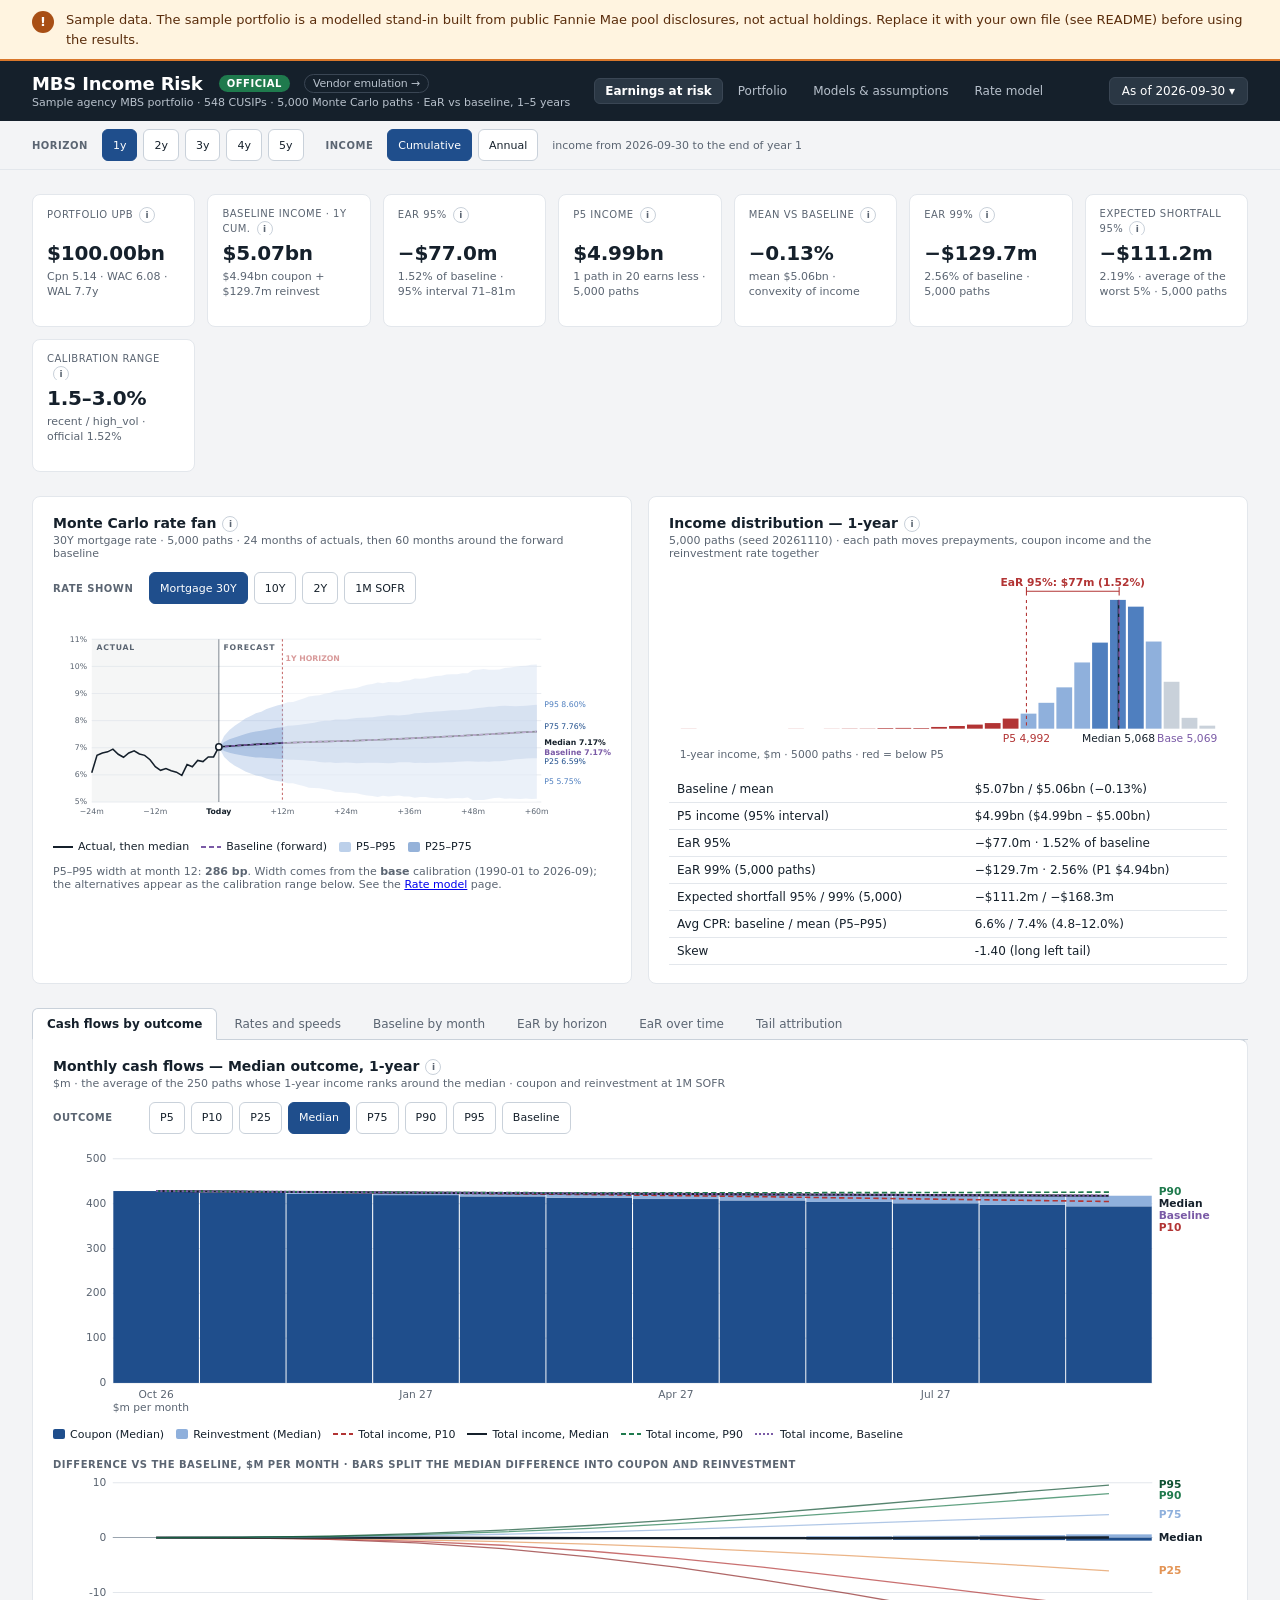
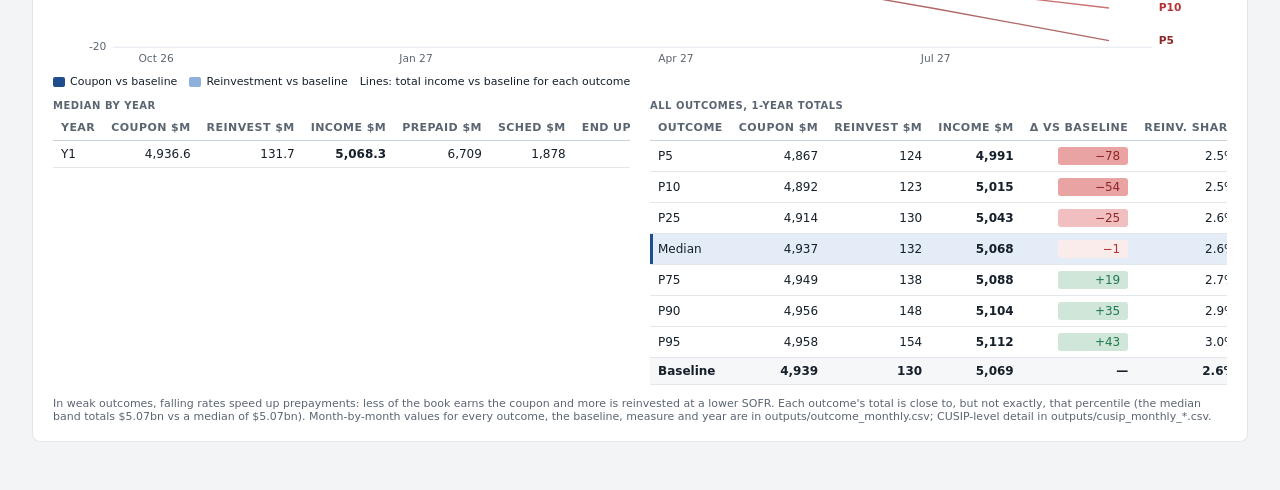
==== dashboard/index.html @ 95668cd7 "MBS risk lite v1.2.0: rate model, income engine, EaR dashboards Contents of mbs_risk_lite.zip (2026-" ====
<!doctype html>
<html lang="en"><head><meta charset="utf-8"><meta name="viewport" content="width=device-width,initial-scale=1">
<title>MBS Income Risk — Earnings at risk</title>
<link rel="stylesheet" href="styles.css">
<script src="data.js"></script>
<script src="common.js"></script>
</head><body>
<div id="top"></div>
<script>if (window.DATA) header('index.html');</script>
<div class="subnav"><div class="in"><span class="lbl">Horizon</span><div class="grp" id="hzBtns" role="group" aria-label="Income horizon"></div>
 <span class="lbl" style="margin-left:8px">Income</span><div class="grp" id="msBtns" role="group" aria-label="Cumulative or annual income"></div><span class="hint" id="hzHint"></span></div></div>
<div class="wrap">
<div class="kpis" id="kpis"></div>
<div id="setupNote" hidden></div>
<div id="floorNote" hidden></div>
<div class="row">
 <div class="card stackc" id="fanCard"><div><h2>Monte Carlo rate fan<i class="i" tabindex="0" data-tip="Percentile bands of the simulated rate. Every path is the baseline plus a zero-mean deviation from the two-factor model, so the fan is centred on the baseline (dashed purple).">i</i></h2><div class="sub" id="fanSub"></div></div>
  <div class="grp"><div class="lbl" style="width:90px">Rate shown</div><div class="grp" id="fanTenors" role="group" aria-label="Rate to display"></div></div>
  <div id="fanChart"></div>
  <div class="legend" id="fanLegend"></div>
  <div class="note" id="fanNote"></div></div>
 <div class="card stackc" id="earCard"><div><h2 id="distTitle">Income distribution</h2><div class="sub" id="earSub"></div></div>
  <div id="earHist"></div><table class="g wrapall"><tbody id="earTable"></tbody></table></div>
</div>

<div class="tabs" role="tablist" aria-label="Detail views" id="tabBar">
 <button type="button" role="tab" class="tab" id="tab-cf" aria-controls="tp-cf" aria-selected="false" tabindex="-1" data-tab="cf">Cash flows by outcome</button>
 <button type="button" role="tab" class="tab" id="tab-mx" aria-controls="tp-mx" aria-selected="false" tabindex="-1" data-tab="mx">Rates and speeds</button>
 <button type="button" role="tab" class="tab" id="tab-bl" aria-controls="tp-bl" aria-selected="false" tabindex="-1" data-tab="bl">Baseline by month</button>
 <button type="button" role="tab" class="tab" id="tab-hz" aria-controls="tp-hz" aria-selected="false" tabindex="-1" data-tab="hz">EaR by horizon</button>
 <button type="button" role="tab" class="tab" id="tab-hist" aria-controls="tp-hist" aria-selected="false" tabindex="-1" data-tab="hist">EaR over time</button>
 <button type="button" role="tab" class="tab" id="tab-tail" aria-controls="tp-tail" aria-selected="false" tabindex="-1" data-tab="tail">Tail attribution</button>
</div>
<div class="tabpanel" role="tabpanel" id="tp-cf" aria-labelledby="tab-cf" hidden>
<div class="card stackc" id="cfCard"><div><h2 id="cfTitle">Monthly cash flows by outcome<i class="i" tabindex="0" data-tip="Each outcome is the average of the Monte Carlo paths whose income over the horizon ranks around that percentile. Averaging whole paths keeps coupon + reinvestment = income month by month. The baseline is income on the baseline rate path.">i</i></h2><div class="sub" id="cfSub"></div></div>
 <div class="grp"><div class="lbl" style="width:90px">Outcome</div><div class="grp" id="cfBtns" role="group" aria-label="Outcome shown"></div></div>
 <div id="cfChart"></div>
 <div class="legend" id="cfLegend"></div>
 <div><div class="lbl" id="cfDiffLbl" style="margin-top:6px"></div><div id="cfDiff"></div><div class="legend" id="cfDiffLegend"></div></div>
 <div class="row" style="gap:20px">
  <div style="overflow-x:auto"><div class="lbl" style="margin-bottom:4px" id="cfYearLbl"></div><table class="g"><thead><tr><th>Year</th><th>Coupon $m</th><th>Reinvest $m</th><th>Income $m</th><th>Prepaid $m</th><th>Sched $m</th><th>End UPB $bn</th><th>CPR</th><th>SOFR</th><th>30y mtg</th></tr></thead><tbody id="cfYears"></tbody></table></div>
  <div style="overflow-x:auto"><div class="lbl" style="margin-bottom:4px" id="cfCmpLbl"></div><table class="g"><thead><tr><th>Outcome</th><th>Coupon $m</th><th>Reinvest $m</th><th>Income $m</th><th>Δ vs baseline</th><th>Reinv. share</th><th>Avg CPR</th></tr></thead><tbody id="cfCmp"></tbody></table></div>
 </div>
 <div class="note" id="cfNote"></div></div>
</div>
<div class="tabpanel" role="tabpanel" id="tp-mx" aria-labelledby="tab-mx" hidden>
<div class="card stackc" id="mxCard"><div><h2 id="mxTitle">Rates and speeds by outcome<i class="i" tabindex="0" data-tip="The same representative outcomes as the cash-flow chart (paths ranked by income over the horizon, averaged in bands), with the baseline path. CPR by year is annualised from the year's prepaid principal; SOFR and the mortgage rate are averages of the monthly values. Click a row to show that outcome in the cash-flow chart.">i</i></h2><div class="sub" id="mxSub"></div></div>
 <div class="grp"><div class="lbl" style="width:90px">Metric</div><div class="grp" id="mxBtns" role="group" aria-label="Metric shown"></div></div>
 <div class="mxwrap"><table class="g mx"><thead id="mxHead"></thead><tbody id="mxBody"></tbody></table></div>
 <div class="note" id="mxNote"></div></div>
</div>
<div class="tabpanel" role="tabpanel" id="tp-bl" aria-labelledby="tab-bl" hidden>
<div class="card stackc" id="blCard"><div><h2 id="blTitle">Baseline by month<i class="i" tabindex="0" data-tip="The portfolio on the baseline rate path, month by month. Balances are at the start of the month: the balance that month's income is earned on. MBS income is UPB × the pass-through coupon; the WAC is the borrowers' rate and drives prepayment only. Prepaid principal is reinvested at 1M SOFR from the month after it prepays; scheduled principal is not reinvested.">i</i></h2><div class="sub" id="blSub"></div></div>
 <div class="grp"><div class="lbl" style="width:90px">Rows</div><div class="grp" id="blBtns" role="group" aria-label="Rows shown"></div><button type="button" class="dl" id="blCsv">Download CSV</button></div>
 <div class="blwrap"><table class="g bl"><thead><tr><th>Month</th><th>MBS UPB $m</th><th>WAC</th><th>Coupon</th><th>UPB earning SOFR $m</th><th>1M SOFR</th><th>MBS income $m</th><th>SOFR income $m</th><th>Total income $m</th></tr></thead><tbody id="blBody"></tbody></table></div>
 <div class="note" id="blNote"></div></div>
</div>
<div class="tabpanel" role="tabpanel" id="tp-hz" aria-labelledby="tab-hz" hidden>
<div class="card stackc" id="hzCard"><div><h2 id="hzTitle">Earnings at risk by horizon<i class="i" tabindex="0" data-tip="Shortfall = baseline income minus the 5th (or 1st) percentile of simulated income, from the official Monte Carlo run, with a bootstrap interval on the 95% figure. Click a row to switch the page to that year.">i</i></h2><div class="sub" id="hzSub"></div></div>
 <div style="overflow-x:auto"><table class="g"><thead><tr><th>Year</th><th>Baseline</th><th>Mean</th><th>Mean − baseline</th><th>P5 income</th><th>EaR 95%</th><th>% of baseline</th><th>95% interval</th><th>EaR 99%</th><th>Exp. shortfall 95%</th><th>Calibration range</th></tr></thead><tbody id="hzTable"></tbody></table></div>
 <div class="note" id="hzNote"></div></div>
</div>
<div class="tabpanel" role="tabpanel" id="tp-hist" aria-labelledby="tab-hist" hidden>
<div class="card stackc" id="histCard"><div><h2 id="histTitle">Earnings at risk over time</h2><div class="sub" id="histSub"></div></div>
 <div id="histMock"></div>
 <div id="histChart"></div>
 <div class="legend" id="histLegend"></div>
 <details><summary class="lbl" style="cursor:pointer">Values by as-of date</summary><div style="overflow-x:auto"><table class="g" style="margin-top:8px"><thead><tr><th>As of</th><th>Source</th><th>UPB $bn</th><th>Baseline</th><th>Mean</th><th>P5</th><th>P95</th><th>EaR 95%</th><th>% of base</th><th>EaR 99%</th><th>Calibration</th><th>30y mtg</th><th>1M SOFR</th></tr></thead><tbody id="histTable"></tbody></table></div></details></div>
</div>
<div class="tabpanel" role="tabpanel" id="tp-tail" aria-labelledby="tab-tail" hidden>
<div class="card stackc" id="tailCard"><div><h2 id="tailTitle">Who drives the downside — tail attribution by cohort<i class="i" tabindex="0" data-tip="For each cohort: its average income in the worst paths minus its income on the baseline path. The cohort differences add up exactly to the tail's average shortfall against the baseline.">i</i></h2><div class="sub" id="tailSub"></div></div>
 <div class="grp"><button type="button" class="dl" id="tailAll"></button></div>
 <div style="overflow-x:auto"><table class="g"><thead><tr><th>Cohort</th><th>CUSIPs</th><th>UPB $m</th><th>Cpn</th><th>WAC</th><th>CPR baseline</th><th>CPR tail</th><th>Baseline income $m</th><th>Tail income $m</th><th>Δ $m</th><th>Share of shortfall</th><th>Δ bp/yr of UPB</th></tr></thead><tbody id="tail"></tbody></table></div>
 <div class="note">CPR is the average annualised prepayment speed over the horizon. Every measure, year and cohort is in <code>outputs/cohort_tail.csv</code>.</div></div>
</div>
</div>
<script>
const K = D.kpi, OUT = D.outcomes, Y = D.meta.years, RM = D.rate_model, AS0 = new Date(D.meta.as_of + 'T00:00:00Z');
const V8 = RM.v58 ? RM.v58.sensitivity : [];
let HZ = 1, MS = 'cumulative', OC = '50', FT = 'MTG_30Y', TALL = false;
try { const h = +localStorage.getItem('mbs_hz'); if (h >= 1 && h <= Y) HZ = h; const m = localStorage.getItem('mbs_ms'); if (m === 'annual' || m === 'cumulative') MS = m; } catch (e) {}
const qlab = q => q === 'baseline' ? 'Baseline' : +q === 50 ? 'Median' : 'P' + q;
const hlab = () => MS === 'cumulative' ? (HZ === 1 ? '1-year' : `${HZ}-year cumulative`) : `year-${HZ}`;
const hshort = () => MS === 'cumulative' ? `${HZ}y cum.` : `year ${HZ}`;
const mlab = m => { const d = new Date(AS0); d.setUTCDate(1); d.setUTCMonth(d.getUTCMonth() + m); /* day 1 first: Sep 30 + 5 months must not overflow into March */ return d.toLocaleDateString('en-US', {month: 'short', year: '2-digit', timeZone: 'UTC'}); };
const pctOf = v => bad(v) ? '—' : num(100 * v, 2) + '%';
function niceTicks(lo, hi, n = 5){ const span = Math.max(hi - lo, 1e-9), raw = span / n, mag = Math.pow(10, Math.floor(Math.log10(raw)));
  const step = [1, 2, 2.5, 5, 10].map(s => s * mag).find(s => span / s <= n) || 10 * mag; return [Math.floor(lo / step) * step, Math.ceil(hi / step) * step, step]; }
function spread(labels, gap, top, bottom){ labels.sort((a, b) => a.y - b.y);
  for (let i = 1; i < labels.length; i++) if (labels[i].y - labels[i - 1].y < gap) labels[i].y = labels[i - 1].y + gap;
  const over = labels.length ? labels[labels.length - 1].y - bottom : 0; if (over > 0) labels.forEach(l => { l.y -= over; });
  for (let i = labels.length - 2; i >= 0; i--) if (labels[i + 1].y - labels[i].y < gap) labels[i].y = labels[i + 1].y - gap;
  return labels.filter(l => l.y >= top - 4); }
function setH(h){ HZ = h; try { localStorage.setItem('mbs_hz', h); } catch (e) {} render(); }
function setM(m){ MS = m; try { localStorage.setItem('mbs_ms', m); } catch (e) {} render(); }
const v8 = (cal, y) => V8.find(r => r.calibration === cal && r.measure === MS && r.years === y);
const PURPLE = '#7A5AA6';

// ---------------------------------------------------------------- rate fan
const FAN = D.fan, TEN = [['MTG_30Y', 'Mortgage 30Y'], ['TSY_10Y', '10Y'], ['TSY_2Y', '2Y'], ['SOFR_1M', '1M SOFR']];
function renderFan(){
  const s = FAN.series[FT], H = FAN.months.length - 1, hv = s.hist || [], nh = hv.length, hzm = 12 * HZ, hz0 = MS === 'annual' ? 12 * (HZ - 1) : 0;
  const W = 720, Ht = 270, L = 50, R = 96, T = 30, B = 240;
  const X = m => L + (m + nh) * (W - L - R) / (nh + H);
  const all = [...hv, ...s.p05, ...s.p95, ...s.baseline].filter(v => v != null);
  const [lo, hi, step] = niceTicks(Math.min(...all), Math.max(...all), 6), Yf = v => T + (hi - v) / (hi - lo) * (B - T);
  const pt = (m, v) => X(m).toFixed(1) + ',' + Yf(v).toFixed(1), dec = step < 0.5 ? 2 : step < 1 ? 1 : 0, x0 = X(0), xh = X(hzm);
  let g = `<rect x="${L}" y="${T}" width="${(x0 - L).toFixed(1)}" height="${B - T}" fill="#15202B" fill-opacity="0.04"/>`;
  if (hz0 > 0) g += `<rect x="${X(hz0).toFixed(1)}" y="${T}" width="${(xh - X(hz0)).toFixed(1)}" height="${B - T}" fill="#B23434" fill-opacity="0.05"/>`;
  for (let v = hi; v >= lo - 1e-9; v -= step) g += `<line x1="${L}" x2="${W - R + 6}" y1="${Yf(v).toFixed(1)}" y2="${Yf(v).toFixed(1)}" stroke="#E3E7EC"/><text x="${L - 6}" y="${(Yf(v) + 3).toFixed(1)}" text-anchor="end">${v.toFixed(dec)}%</text>`;
  if (nh) g += `<text x="${L + 6}" y="${T + 14}" style="font-weight:600;letter-spacing:1px">ACTUAL</text>`;
  g += `<text x="${x0 + 6}" y="${T + 14}" style="font-weight:600;letter-spacing:1px">FORECAST</text>`
    + `<line x1="${x0}" x2="${x0}" y1="${T}" y2="${B}" stroke="#5B6572"/><line x1="${xh}" x2="${xh}" y1="${T}" y2="${B}" stroke="#B23434" stroke-dasharray="3 3"/>`
    + `<text x="${(hzm > H - 18 ? xh - 4 : xh + 4).toFixed(1)}" y="${T + 28}" text-anchor="${hzm > H - 18 ? 'end' : 'start'}" style="font-weight:600;fill:#B23434">${MS === 'annual' ? 'YEAR ' + HZ : HZ + 'Y HORIZON'}</text>`;
  for (let m = -nh; m <= H; m += 12) g += `<text x="${X(m).toFixed(1)}" y="${B + 16}" text-anchor="middle"${m === 0 ? ' style="fill:#15202B;font-weight:600"' : ''}>${m === 0 ? 'Today' : (m > 0 ? '+' : MINUS) + Math.abs(m) + 'm'}</text>`;
  const ms = FAN.months, band = (a, b, c, o) => `<polygon points="${ms.map(m => pt(m, s[a][m])).concat(ms.map(m => pt(m, s[b][m])).reverse()).join(' ')}" fill="${c}" fill-opacity="${o}"/>`;
  const line = (arr, c, w, d) => `<polyline points="${ms.map(m => pt(m, arr[m])).join(' ')}" fill="none" stroke="${c}" stroke-width="${w}"${d ? ` stroke-dasharray="${d}"` : ''} stroke-linejoin="round"/>`;
  g += band('p05', 'p95', '#8FB0DC', 0.35) + band('p25', 'p75', '#4F7FBF', 0.3) + line(s.p50, '#15202B', 2.2) + line(s.baseline, PURPLE, 2, '5 3');
  // actuals run through today's observed rate (month 0), so the last month's move is drawn, not left as a gap
  if (nh) g += `<polyline points="${[...hv.map((v, i) => v == null ? null : pt(i - nh, v)), pt(0, s.baseline[0])].filter(Boolean).join(' ')}" fill="none" stroke="#15202B" stroke-width="2"/>`;
  g += `<rect x="${(xh + 1).toFixed(1)}" y="${T}" width="${Math.max(0, X(H) - xh - 1).toFixed(1)}" height="${B - T}" fill="#fff" fill-opacity="0.5"/>`;
  g += `<circle cx="${x0}" cy="${Yf(s.p50[0]).toFixed(1)}" r="4" fill="#fff" stroke="#15202B" stroke-width="2"/>`;
  spread([['p95', 'P95', '#4F7FBF'], ['p75', 'P75', '#1F4E8C'], ['p50', 'Median', '#15202B'], ['baseline', 'Baseline', PURPLE], ['p25', 'P25', '#1F4E8C'], ['p05', 'P5', '#4F7FBF']]
    .map(([k, l, c]) => ({t: `${l} ${s[k][hzm].toFixed(2)}%`, c, y: Yf(s[k][hzm]) + 3, w: k === 'p50' || k === 'baseline' ? 600 : 400})), 12, T, B)
    .forEach(l => { g += `<text x="${W - R + 10}" y="${l.y.toFixed(1)}" style="fill:${l.c};font-weight:${l.w}">${l.t}</text>`; });
  $('fanChart').innerHTML = `<svg viewBox="0 0 ${W} ${Ht}" width="100%" role="img" aria-label="${SERIES_NAME[FT]}: ${nh} months of actuals, then Monte Carlo percentile bands over ${H} months around the baseline">${g}</svg>`;
  $('fanTenors').innerHTML = TEN.map(([k, l]) => `<button type="button" class="tb${FT === k ? ' on' : ''}" aria-pressed="${FT === k}" onclick="FT='${k}';renderFan()">${l}</button>`).join('');
  const w = 100 * (s.p95[hzm] - s.p05[hzm]), rc = RM.record.calibration;
  $('fanSub').textContent = `${SERIES_NAME[FT]} · ${K.mc_paths.toLocaleString('en-US')} paths · ${nh} months of actuals, then ${H} months around the ${RM.record.baseline.type} baseline`;
  const SU = D.meta.setup || {validated: true};
  $('fanNote').innerHTML = SU.validated
    ? `P5–P95 width at month ${hzm}: <b>${num(w, 0)} bp</b>. Width comes from the <b>${esc(rc.official)}</b> calibration (${esc(rc.window[0])} to ${esc(rc.window[1])}); the alternatives appear as the calibration range below. See the <a href="whitepaper.html#s6">Rate model</a> page.`
    : `P5–P95 width at month ${hzm}: <b>${num(w, 0)} bp</b>. Width comes from the <b>market-implied</b> volatility set in config (${esc(SU.vol_description)}), not from the historical calibration.`;
  const sw = (c, d, wd = 2) => `<svg width="20" height="8" aria-hidden="true"><line x1="0" y1="4" x2="20" y2="4" stroke="${c}" stroke-width="${wd}"${d ? ` stroke-dasharray="${d}"` : ''}/></svg>`;
  $('fanLegend').innerHTML = `<span>${sw('#15202B', '', 2.2)}Actual, then median</span><span>${sw(PURPLE, '5 3', 2)}Baseline (${esc(RM.record.baseline.type)})</span>`
    + `<span><span class="sw" style="background:#8FB0DC;opacity:.6"></span>P5–P95</span><span><span class="sw" style="background:#4F7FBF;opacity:.6"></span>P25–P75</span>`; }

// ---------------------------------------------------------------- distribution
function earHist(e, n, W, H){ const L = 10, Rr = 10, T = 26, Bm = 30, hs = e.hist, ed = e.edges, hm = Math.max(...hs), q = e.pct, f = v => fv(v, 0), c95 = e.conf['95'];
  const lo = Math.min(ed[0], e.baseline), hi = Math.max(ed[ed.length - 1], e.baseline);
  const X = v => L + (W - L - Rr) * (v - lo) / (hi - lo), bw = (X(ed[1]) - X(ed[0]));
  const col = (a, b) => { const m = (a + b) / 2; return m < q['5'] ? '#B23434' : m > q['95'] ? '#C9D1DA' : (m >= q['25'] && m <= q['75']) ? '#4F7FBF' : '#8FB0DC'; };
  let g = hs.map((h, i) => `<rect x="${(X(ed[i]) + 1).toFixed(1)}" y="${(T + (H - T - Bm) * (1 - h / hm)).toFixed(1)}" width="${Math.max(1, bw - 2).toFixed(1)}" height="${((H - T - Bm) * h / hm).toFixed(1)}" fill="${col(ed[i], ed[i + 1])}"><title>${f(ed[i])}–${f(ed[i + 1])} $m: ${h} paths</title></rect>`).join('');
  for (const [v, lab, c, d] of [[q['5'], 'P5', '#B23434', '3 3'], [q['50'], 'Median', '#15202B', ''], [e.baseline, 'Baseline', PURPLE, '5 3']]) { const x = X(v).toFixed(1);
    g += `<line x1="${x}" x2="${x}" y1="${T}" y2="${H - Bm}" stroke="${c}" stroke-width="${lab === 'P5' ? 1 : 1.5}" stroke-dasharray="${d}"/>`; }
  spread([[q['5'], 'P5', '#B23434'], [q['50'], 'Median', '#15202B'], [e.baseline, 'Base', PURPLE]].map(([v, l, c]) => ({t: `${l} ${f(v)}`, c, y: X(v)})), 64, L, W - Rr)
    .forEach(l => { g += `<text x="${l.y.toFixed(1)}" y="${H - Bm + 12}" text-anchor="middle" style="fill:${l.c}">${l.t}</text>`; });
  const xb = X(e.baseline), x5 = X(q['5']);
  g += `<line x1="${x5.toFixed(1)}" x2="${xb.toFixed(1)}" y1="${T - 8}" y2="${T - 8}" stroke="#B23434"/><line x1="${xb.toFixed(1)}" x2="${xb.toFixed(1)}" y1="${T - 12}" y2="${T - 4}" stroke="#B23434"/><line x1="${x5.toFixed(1)}" x2="${x5.toFixed(1)}" y1="${T - 12}" y2="${T - 4}" stroke="#B23434"/>`
    + `<text x="${((x5 + xb) / 2).toFixed(1)}" y="${T - 13}" text-anchor="middle" style="fill:#B23434;font-weight:600">EaR 95%: $${f(c95.shortfall)}m (${pctOf(c95.shortfall_pct)})</text>`
    + `<text x="${L}" y="${H - 3}">${hlab()} income, $m · ${n} paths · red = below P5</text>`;
  return `<svg viewBox="0 0 ${W} ${H}" width="100%" role="img" aria-label="Distribution of ${hlab()} income across ${n} Monte Carlo paths, with the baseline">${g}</svg>`; }

// ---------------------------------------------------------------- monthly cash flows by outcome
const cprOf = (r, a, b) => { let pre = 0, ex = 0; for (let i = a; i < b; i++) { pre += r.prepaid[i]; ex += r.end_upb[i] + r.prepaid[i]; } return ex > 0 ? 100 * (1 - Math.pow(1 - pre / ex, 12)) : 0; };
function renderCF(){
  const hz = OUT[MS][HZ - 1], R = hz.rows, B0 = hz.baseline, r = OC === 'baseline' ? B0 : R[OC], n = hz.months, s0 = hz.start, keys = OUT.quantiles.map(String);
  const W = 1100, H = 250, L = 56, Rr = 70, T = 12, Bt = 222, bw = (W - L - Rr) / n;
  const lines = [['10', '#B23434', '5 3', R['10']], ['50', '#15202B', '', R['50']], ['90', '#1F7A4D', '5 3', R['90']], ['baseline', PURPLE, '2 2', B0]].filter(x => x[3]);
  const vmax = Math.max(...r.income, ...lines.flatMap(x => x[3].income)), [lo, hi, step] = niceTicks(0, vmax / 1e6, 5);
  const Yf = v => Bt - (v / 1e6 - lo) / (hi - lo) * (Bt - T), X = i => L + i * bw;
  let g = '';
  for (let v = lo; v <= hi + 1e-9; v += step) g += `<line x1="${L}" x2="${W - Rr}" y1="${Yf(v * 1e6).toFixed(1)}" y2="${Yf(v * 1e6).toFixed(1)}" stroke="#E3E7EC"/><text x="${L - 6}" y="${(Yf(v * 1e6) + 3).toFixed(1)}" text-anchor="end">${num(v, step < 1 ? 1 : 0)}</text>`;
  for (let i = 0; i < n; i++) { const c = r.interest[i], re = r.reinv[i], x = (X(i) + 0.5).toFixed(1), w = Math.max(1, bw - 1).toFixed(1);
    g += `<rect x="${x}" y="${Yf(c).toFixed(1)}" width="${w}" height="${(Bt - Yf(c)).toFixed(1)}" fill="#1F4E8C"><title>${mlab(s0 + i + 1)}: coupon $${fv(c)}m</title></rect>`
      + `<rect x="${x}" y="${Yf(c + re).toFixed(1)}" width="${w}" height="${(Yf(c) - Yf(c + re)).toFixed(1)}" fill="#8FB0DC"><title>${mlab(s0 + i + 1)}: reinvestment $${fv(re)}m · total $${fv(c + re)}m</title></rect>`; }
  lines.forEach(([q, c, d, x]) => { g += `<polyline points="${x.income.map((v, i) => (X(i) + bw / 2).toFixed(1) + ',' + Yf(v).toFixed(1)).join(' ')}" fill="none" stroke="${c}" stroke-width="${q === '50' || q === 'baseline' ? 2 : 1.5}"${d ? ` stroke-dasharray="${d}"` : ''}/>`; });
  spread(lines.map(([q, c, , x]) => ({t: qlab(q), c, y: Yf(x.income[n - 1]) + 3})), 11, T, Bt).forEach(l => { g += `<text x="${W - Rr + 6}" y="${l.y.toFixed(1)}" style="fill:${l.c};font-weight:600">${l.t}</text>`; });
  const tick = n <= 12 ? 3 : 12;
  for (let i = 0; i < n; i += tick) g += `<text x="${(X(i) + bw / 2).toFixed(1)}" y="${Bt + 14}" text-anchor="middle">${mlab(s0 + i + 1)}</text>`;
  g += `<text x="${L}" y="${H - 2}">$m per month</text>`;
  $('cfChart').innerHTML = `<svg viewBox="0 0 ${W} ${H}" width="100%" role="img" aria-label="Monthly coupon and reinvestment income, ${qlab(OC)} outcome">${g}</svg>`;
  $('cfBtns').innerHTML = [...keys, 'baseline'].map(q => `<button type="button" class="tb${OC === q ? ' on' : ''}" aria-pressed="${OC === q}" onclick="OC='${q}';renderCF();renderMetric()">${qlab(q)}</button>`).join('');
  $('cfTitle').firstChild.textContent = `Monthly cash flows — ${qlab(OC)}${OC === 'baseline' ? ' path' : ' outcome'}, ${hlab()}`;
  $('cfSub').textContent = OC === 'baseline' ? `$m · income on the baseline rate path · coupon on the held CUSIPs and income on reinvested prepaid principal at ${reinvLabel()}`
    : `$m · the average of the ${OUT.paths_per_band} paths whose ${hlab()} income ranks around the ${OC === '50' ? 'median' : qlab(OC)} · coupon and reinvestment at ${reinvLabel()}`;
  $('cfLegend').innerHTML = `<span><span class="sw" style="background:#1F4E8C"></span>Coupon (${qlab(OC)})</span><span><span class="sw" style="background:#8FB0DC"></span>Reinvestment (${qlab(OC)})</span>`
    + lines.map(([q, c, d]) => `<span><svg width="20" height="8" aria-hidden="true"><line x1="0" y1="4" x2="20" y2="4" stroke="${c}" stroke-width="2"${d ? ` stroke-dasharray="${d}"` : ''}/></svg>Total income, ${qlab(q)}</span>`).join('');
  { const H2 = 190, T2 = 12, B2 = 166, dc = r.interest.map((v, i) => v - B0.interest[i]), dr = r.reinv.map((v, i) => v - B0.reinv[i]);
    const others = keys.map(q => ({q, d: R[q].income.map((v, i) => v - B0.income[i])}));
    const vals = [...others.flatMap(o => o.d), ...dc.map((v, i) => v + Math.min(0, dr[i])), ...dc.map((v, i) => v + Math.max(0, dr[i])), ...dc, ...dr, 0];
    const [lo2, hi2, st2] = niceTicks(Math.min(...vals) / 1e6, Math.max(...vals) / 1e6, 4), Y2 = v => T2 + (hi2 - v / 1e6) / (hi2 - lo2) * (B2 - T2);
    let h = '';
    for (let v = lo2; v <= hi2 + 1e-9; v += st2) h += `<line x1="${L}" x2="${W - Rr}" y1="${Y2(v * 1e6).toFixed(1)}" y2="${Y2(v * 1e6).toFixed(1)}" stroke="${Math.abs(v) < 1e-9 ? '#9AA4AF' : '#E3E7EC'}"/><text x="${L - 6}" y="${(Y2(v * 1e6) + 3).toFixed(1)}" text-anchor="end">${num(v, st2 < 1 ? 1 : 0)}</text>`;
    if (OC !== 'baseline') for (let i = 0; i < n; i++) { const x = (X(i) + 0.5).toFixed(1), w = Math.max(1, bw - 1).toFixed(1); let up = 0, dn = 0;
      [[dc[i], '#1F4E8C', 'coupon'], [dr[i], '#8FB0DC', 'reinvestment']].forEach(([v, c, l]) => { const a0 = v >= 0 ? up : dn, a1 = a0 + v; if (v >= 0) up = a1; else dn = a1;
        h += `<rect x="${x}" y="${Math.min(Y2(a0), Y2(a1)).toFixed(1)}" width="${w}" height="${Math.abs(Y2(a1) - Y2(a0)).toFixed(1)}" fill="${c}"><title>${mlab(s0 + i + 1)}: ${l} ${fd(v, 2)}m vs baseline</title></rect>`; }); }
    const OCOL = {5: '#8E2727', 10: '#B23434', 25: '#E39455', 50: '#15202B', 75: '#8FB0DC', 90: '#1F7A4D', 95: '#0F5132'};
    others.forEach(o => { h += `<polyline points="${o.d.map((v, i) => (X(i) + bw / 2).toFixed(1) + ',' + Y2(v).toFixed(1)).join(' ')}" fill="none" stroke="${OCOL[o.q] || '#5B6572'}" stroke-width="${o.q === OC ? 2.2 : 1.2}" stroke-opacity="${o.q === OC ? 1 : 0.7}"/>`; });
    spread(others.map(o => ({t: qlab(o.q), c: OCOL[o.q] || '#5B6572', y: Y2(o.d[n - 1]) + 3})), 10, T2, B2).forEach(l => { h += `<text x="${W - Rr + 6}" y="${l.y.toFixed(1)}" style="fill:${l.c};font-weight:600">${l.t}</text>`; });
    for (let i = 0; i < n; i += tick) h += `<text x="${(X(i) + bw / 2).toFixed(1)}" y="${B2 + 14}" text-anchor="middle">${mlab(s0 + i + 1)}</text>`;
    $('cfDiff').innerHTML = `<svg viewBox="0 0 ${W} ${H2}" width="100%" role="img" aria-label="Monthly income of each outcome minus the baseline">${h}</svg>`;
    $('cfDiffLbl').textContent = 'Difference vs the baseline, $m per month' + (OC === 'baseline' ? ' · pick an outcome to split its difference into coupon and reinvestment' : ` · bars split the ${qlab(OC)} difference into coupon and reinvestment`);
    $('cfDiffLegend').innerHTML = (OC === 'baseline' ? '' : `<span><span class="sw" style="background:#1F4E8C"></span>Coupon vs baseline</span><span><span class="sw" style="background:#8FB0DC"></span>Reinvestment vs baseline</span>`)
      + '<span>Lines: total income vs baseline for each outcome</span>'; }
  const yr = [];
  for (let y = 0; y < Math.ceil(n / 12); y++) { const a = 12 * y, b = Math.min(n, a + 12), sum = k => r[k].slice(a, b).reduce((s, v) => s + v, 0), avg = k => sum(k) / (b - a);
    yr.push(`<tr><td>Y${(s0 / 12) + y + 1}</td><td>${fv(sum('interest'))}</td><td>${fv(sum('reinv'))}</td><td><b>${fv(sum('income'))}</b></td><td>${fv(sum('prepaid'), 0)}</td><td>${fv(sum('sched'), 0)}</td><td>${num(r.end_upb[b - 1] / 1e9, 2)}</td><td>${fp(cprOf(r, a, b))}</td><td>${fp(avg('sofr'), 2)}</td><td>${fp(avg('mtg'), 2)}</td></tr>`); }
  $('cfYears').innerHTML = yr.join(''); $('cfYearLbl').textContent = `${qlab(OC)} by year`;
  const tot = (x, k) => x[k].reduce((s, v) => s + v, 0), bt = tot(B0, 'income');
  $('cfCmp').innerHTML = [...keys, 'baseline'].map(q => { const x = q === 'baseline' ? B0 : R[q], t = tot(x, 'income'), cp = cprOf(x, 0, n);
    return `<tr class="click${q === OC ? ' on' : ''}${q === 'baseline' ? ' base' : ''}" onclick="OC='${q}';renderCF();renderMetric()"><td>${qlab(q)}</td><td>${fv(tot(x, 'interest'), 0)}</td><td>${fv(tot(x, 'reinv'), 0)}</td><td><b>${fv(t, 0)}</b></td><td>${q === 'baseline' ? '—' : cell(t - bt, 0)}</td><td>${fp(100 * tot(x, 'reinv') / t)}</td><td>${fp(cp)}</td></tr>`; }).join('');
  $('cfCmpLbl').textContent = `All outcomes, ${hlab()} totals`;
  $('cfNote').textContent = `In weak outcomes, falling rates speed up prepayments: less of the book earns the coupon and more is reinvested at a lower SOFR. Each outcome's total is close to, but not exactly, that percentile (the median band totals ${fm(R['50'].total)} vs a median of ${fm(R['50'].pctl)}). Month-by-month values for every outcome, the baseline, measure and year are in outputs/outcome_monthly.csv; CUSIP-level detail in outputs/cusip_monthly_*.csv.`; }

// ---------------------------------------------------------------- metric by outcome and period
let MX = 'cpr';
const MXDEF = {cpr: ['CPR', 'annualised prepayment speed', 1], sofr: ['1M SOFR', 'reinvestment rate, set at the start of each month', 2], mtg: ['30Y mortgage rate', 'end of month', 2]};
function renderMetric(){
  const hz = OUT[MS][HZ - 1], n = hz.months, s0 = hz.start, keys = OUT.quantiles.map(String), byYear = MS === 'cumulative' && HZ >= 3;
  const [name, what, dec] = MXDEF[MX];
  const periods = byYear ? [...Array(Math.ceil(n / 12)).keys()].map(y => [12 * y, Math.min(n, 12 * y + 12), 'Y' + (s0 / 12 + y + 1)])
                         : [...Array(n).keys()].map(i => [i, i + 1, mlab(s0 + i + 1)]);
  const val = (r, a, b) => { if (MX === 'cpr') return cprOf(r, a, b);
    let t = 0; for (let i = a; i < b; i++) t += r[MX][i]; return t / (b - a); };
  const rows = [...keys.map(q => [q, hz.rows[q]]), ['baseline', hz.baseline]];
  $('mxHead').innerHTML = `<tr><th>Outcome</th>${periods.map(p => `<th>${p[2]}</th>`).join('')}<th>${byYear ? 'Avg' : 'Horizon'}</th></tr>`;
  $('mxBody').innerHTML = rows.map(([q, r]) => `<tr class="click${q === OC ? ' on' : ''}${q === 'baseline' ? ' base' : ''}" onclick="OC='${q}';renderCF();renderMetric()"><td>${qlab(q)}</td>`
    + periods.map(([a, b]) => `<td>${num(val(r, a, b), dec)}</td>`).join('') + `<td><b>${num(val(r, 0, n), dec)}</b></td></tr>`).join('');
  $('mxBtns').innerHTML = Object.entries(MXDEF).map(([k, [l]]) => `<button type="button" class="tb${MX === k ? ' on' : ''}" aria-pressed="${MX === k}" onclick="MX='${k}';renderMetric()">${l}</button>`).join('');
  $('mxTitle').firstChild.textContent = `${name} by outcome — ${hlab()}`;
  $('mxSub').textContent = `% · ${what} · ${byYear ? 'by year' : 'by month'} · outcomes ranked by ${hlab()} income, as in the cash-flow chart`;
  $('mxNote').textContent = MX === 'cpr' ? 'Read with the SOFR view: where SOFR is above the book coupon, faster prepayment adds income, so CPR need not fall steadily from P5 to P95.'
    : `Book coupon ${num(K.coupon, 2)}% for comparison. Month-by-month values for every outcome are also in outputs/outcome_monthly.csv.`; }

// ---------------------------------------------------------------- history
function renderHistory(){
  const rows = (D.history || []).filter(r => r.years === HZ && r.measure === MS), mock = rows.some(r => r.source === 'mock');
  $('histTitle').innerHTML = `Earnings at risk over time — ${hlab()} income${mock ? '<span class="mocktag">mock-up</span>' : ''}`;
  $('histSub').textContent = `$m · each point is one month-end run · the last ${D.meta.months_shown} as-of dates in ${D.meta.history_file}`;
  $('histMock').innerHTML = mock ? `<div class="mocknote"><b>Mock-up.</b> Earlier points were made by <code>tools/mock_history.py</code>: real rates and baselines for each past month-end with the current calibration, but today's CUSIPs with their ages rolled back. In production each month-end run appends its own row (source "run") from that month's CUSIPs and replaces the mock row. See README section 7.</div>` : '';
  if (rows.length < 2) { $('histChart').innerHTML = '<div class="note">Not enough history yet: each run of run_model.py adds one as-of date.</div>'; $('histTable').innerHTML = ''; $('histLegend').innerHTML = ''; return; }
  const W = 760, H = 300, L = 60, Rr = 20, T = 14, B1 = 180, T2 = 206, B2 = 270, n = rows.length;
  const X = i => L + (i + 0.5) * (W - L - Rr) / n, all = rows.flatMap(r => [r.p5, r.p95, r.baseline]);
  const [lo, hi, step] = niceTicks(Math.min(...all) / 1e6, Math.max(...all) / 1e6, 4), Yf = v => T + (hi - v / 1e6) / (hi - lo) * (B1 - T);
  const emax = Math.max(...rows.map(r => r.shortfall99 || r.shortfall95)) / 1e6, [, ehi, estep] = niceTicks(0, emax, 2), Ye = v => B2 - v / 1e6 / ehi * (B2 - T2);
  let g = '';
  for (let v = lo; v <= hi + 1e-9; v += step) g += `<line x1="${L}" x2="${W - Rr}" y1="${Yf(v * 1e6).toFixed(1)}" y2="${Yf(v * 1e6).toFixed(1)}" stroke="#E3E7EC"/><text x="${L - 6}" y="${(Yf(v * 1e6) + 3).toFixed(1)}" text-anchor="end">${num(v, 0)}</text>`;
  const poly = (a, b, c, o) => `<polygon points="${rows.map((r, i) => X(i).toFixed(1) + ',' + Yf(r[a]).toFixed(1)).concat(rows.map((r, i) => X(i).toFixed(1) + ',' + Yf(r[b]).toFixed(1)).reverse()).join(' ')}" fill="${c}" fill-opacity="${o}"/>`;
  const ln = (k, c, w, d) => `<polyline points="${rows.map((r, i) => X(i).toFixed(1) + ',' + Yf(r[k]).toFixed(1)).join(' ')}" fill="none" stroke="${c}" stroke-width="${w}"${d ? ` stroke-dasharray="${d}"` : ''}/>`;
  g += poly('p5', 'p95', '#8FB0DC', 0.35) + poly('p25', 'p75', '#4F7FBF', 0.3) + ln('baseline', PURPLE, 2, '5 3') + ln('p50', '#15202B', 2);
  rows.forEach((r, i) => { g += `<circle cx="${X(i).toFixed(1)}" cy="${Yf(r.p50).toFixed(1)}" r="3" fill="${r.source === 'mock' ? '#fff' : '#15202B'}" stroke="#15202B" stroke-width="1.5"><title>${r.as_of} (${r.source}): baseline ${fm(r.baseline)}, median ${fm(r.p50)}, P5 ${fm(r.p5)}</title></circle>`; });
  g += `<text x="${L}" y="${T2 - 8}" style="font-weight:600">EaR vs baseline, $m</text>`;
  for (let v = 0; v <= ehi + 1e-9; v += estep) g += `<line x1="${L}" x2="${W - Rr}" y1="${Ye(v * 1e6).toFixed(1)}" y2="${Ye(v * 1e6).toFixed(1)}" stroke="#E3E7EC"/><text x="${L - 6}" y="${(Ye(v * 1e6) + 3).toFixed(1)}" text-anchor="end">${num(v, 0)}</text>`;
  const bw = Math.min(28, (W - L - Rr) / n * 0.6);
  rows.forEach((r, i) => { const x = X(i) - bw / 2;
    g += `<rect x="${x.toFixed(1)}" y="${Ye(r.shortfall99).toFixed(1)}" width="${bw.toFixed(1)}" height="${(B2 - Ye(r.shortfall99)).toFixed(1)}" fill="#F1BFBF"><title>${r.as_of}: EaR 99% ${fm(r.shortfall99)}</title></rect>`
      + `<rect x="${x.toFixed(1)}" y="${Ye(r.shortfall95).toFixed(1)}" width="${bw.toFixed(1)}" height="${(B2 - Ye(r.shortfall95)).toFixed(1)}" fill="#B23434"><title>${r.as_of}: EaR 95% ${fm(r.shortfall95)} (${pctOf(r.shortfall95_pct)} of baseline)</title></rect>`
      + `<text x="${X(i).toFixed(1)}" y="${H - 14}" text-anchor="middle"${i === n - 1 ? ' style="fill:#15202B;font-weight:600"' : ''}>${new Date(r.as_of + 'T00:00:00Z').toLocaleDateString('en-US', {month: 'short', year: '2-digit', timeZone: 'UTC'})}</text>`
      + `<text x="${X(i).toFixed(1)}" y="${H - 3}" text-anchor="middle" style="fill:${r.source === 'mock' ? '#A84F15' : '#1F7A4D'};font-size:8px">${r.source}</text>`; });
  $('histChart').innerHTML = `<svg viewBox="0 0 ${W} ${H}" width="100%" role="img" aria-label="${hlab()} income percentiles, baseline and EaR over the last ${n} as-of dates">${g}</svg>`;
  $('histLegend').innerHTML = `<span><svg width="20" height="8" aria-hidden="true"><line x1="0" y1="4" x2="20" y2="4" stroke="#15202B" stroke-width="2"/></svg>Median</span><span><svg width="20" height="8" aria-hidden="true"><line x1="0" y1="4" x2="20" y2="4" stroke="${PURPLE}" stroke-width="2" stroke-dasharray="5 3"/></svg>Baseline</span>`
    + `<span><span class="sw" style="background:#8FB0DC;opacity:.6"></span>P5–P95</span><span><span class="sw" style="background:#4F7FBF;opacity:.6"></span>P25–P75</span><span><span class="sw" style="background:#B23434"></span>EaR 95%</span><span><span class="sw" style="background:#F1BFBF"></span>EaR 99%</span><span>○ mock · ● run</span>`;
  $('histTable').innerHTML = rows.slice().reverse().map(r => `<tr><td>${r.as_of}</td><td>${r.source === 'mock' ? '<span class="mocktag" style="margin:0">mock</span>' : 'run'}</td><td>${num(r.upb / 1e9, 2)}</td><td>${fv(r.baseline, 0)}</td><td>${fv(r.mean, 0)}</td><td>${fv(r.p5, 0)}</td><td>${fv(r.p95, 0)}</td><td>${fv(r.shortfall95)}</td><td>${pctOf(r.shortfall95_pct)}</td><td>${fv(r.shortfall99)}</td><td>${esc(String(r.calibration_id).split('_')[0])}</td><td>${fp(r.mtg_30y, 2)}</td><td>${fp(r.sofr_1m, 2)}</td></tr>`).join(''); }

// ---------------------------------------------------------------- tail attribution
function renderTail(){
  const t = D.tails[MS][HZ - 1], rows = t.rows, show = TALL ? rows : rows.slice(0, 25), tot = k => rows.reduce((a, r) => a + (r[k] || 0), 0), U = tot('upb');
  $('tailTitle').firstChild.textContent = `Who drives the downside — tail attribution by cohort, ${hlab()}`;
  $('tailSub').textContent = `Tail = the worst ${t.tail_paths} of ${K.mc_paths} paths (${D.meta.tail_pct}%) by ${hlab()} income · grouped by ${D.meta.cohort_by.join(', ')} · tail shortfall vs baseline ${fm(t.shortfall)} · largest contributors first`;
  $('tail').innerHTML = show.map(r => `<tr><td>${esc(r.cohort)}</td><td>${r.positions}</td><td>${fv(r.upb, 0)}</td><td>${num(r.coupon, 2)}</td><td>${num(r.wac, 2)}</td><td>${fp(r.cpr_base)}</td><td>${fp(r.cpr_tail)}</td><td>${fv(r.income_base)}</td><td>${fv(r.income_tail)}</td><td>${cell(r.delta)}</td><td>${r.share == null ? '—' : fp(100 * r.share)}</td><td>${fbp(r.delta_bp_of_upb)}</td></tr>`).join('')
    + `<tr class="base"><td>Total</td><td>${tot('positions')}</td><td>${fv(U, 0)}</td><td></td><td></td><td></td><td></td><td>${fv(tot('income_base'))}</td><td>${fv(tot('income_tail'))}</td><td>${cell(tot('delta'))}</td><td>100.0%</td><td>${fbp(1e4 * tot('delta') / U / (MS === 'cumulative' ? HZ : 1))}</td></tr>`;
  $('tailAll').textContent = TALL ? 'Show top 25' : `Show all ${rows.length}`; $('tailAll').hidden = rows.length <= 25; }
$('tailAll').onclick = () => { TALL = !TALL; renderTail(); };

// ---------------------------------------------------------------- baseline by month
const BM = D.baseline_monthly; let BLY = 'month';
function renderBaseline(){
  if (!BM) { $('blBody').innerHTML = '<tr><td colspan="9">Not in this run\'s data (rerun run_model.py).</td></tr>'; return; }
  const n = BM.date.length, tot = i => BM.interest[i] + BM.reinv[i];
  const yrRow = y => { const a = 12 * y, b = Math.min(n, a + 12), sum = k => BM[k].slice(a, b).reduce((x, v) => x + v, 0);
    return `<tr class="base"><td>Year ${y + 1}</td><td>${fv(BM.upb[a], 0)}</td><td></td><td></td><td>${fv(BM.reinv_bal[a], 0)}</td><td>${num(BM.sofr.slice(a, b).reduce((x, v) => x + v, 0) / (b - a), 2)}%</td><td>${fv(sum('interest'), 0)}</td><td>${fv(sum('reinv'), 0)}</td><td><b>${fv(sum('interest') + sum('reinv'), 0)}</b></td></tr>`; };
  let h = '';
  for (let y = 0; y * 12 < n; y++) {
    if (BLY === 'month') for (let i = 12 * y; i < Math.min(n, 12 * y + 12); i++)
      h += `<tr><td>${i + 1} · ${mlab(i + 1)}</td><td>${fv(BM.upb[i], 0)}</td><td>${num(BM.wac[i], 3)}%</td><td>${num(BM.coupon[i], 3)}%</td><td>${fv(BM.reinv_bal[i], 0)}</td><td>${num(BM.sofr[i], 2)}%</td><td>${fv(BM.interest[i])}</td><td>${fv(BM.reinv[i])}</td><td>${fv(tot(i))}</td></tr>`;
    h += yrRow(y); }
  $('blBody').innerHTML = h;
  $('blBtns').innerHTML = [['month', 'Months + year totals'], ['year', 'Year totals']].map(([k, l]) => `<button type="button" class="tb${BLY === k ? ' on' : ''}" aria-pressed="${BLY === k}" onclick="BLY='${k}';renderBaseline()">${l}</button>`).join('');
  const T = BM.interest.reduce((a, v) => a + v, 0) + BM.reinv.reduce((a, v) => a + v, 0);
  $('blSub').textContent = `${RM.record.baseline.description} · ${n} months from ${D.meta.as_of} · balances at the start of each month · year rows: UPB at the start of the year, average SOFR, income summed`;
  $('blNote').innerHTML = `${n / 12}-year baseline income ${fm(T)}: the figure every shortfall is measured against (year 1 ${fm(BM.interest.slice(0, 12).reduce((a, v) => a + v, 0) + BM.reinv.slice(0, 12).reduce((a, v) => a + v, 0))}). MBS UPB plus the SOFR balance falls over time because scheduled principal is not reinvested (${D.model.reinvest_scheduled ? 'on in this run' : 'income.reinvest_scheduled_principal in config/model.yaml'}). Per-CUSIP detail: <code>outputs/cusip_monthly_baseline.csv</code>.`; }
$('blCsv').onclick = () => { if (!BM) return;
  const head = 'month,date,mbs_upb,wac,coupon,upb_earning_sofr,sofr_1m,mbs_income,sofr_income,total_income,scheduled_principal,prepaid_upb';
  const rows = BM.date.map((d, i) => [i + 1, d, BM.upb[i].toFixed(2), BM.wac[i], BM.coupon[i], BM.reinv_bal[i].toFixed(2), BM.sofr[i], BM.interest[i].toFixed(2), BM.reinv[i].toFixed(2), (BM.interest[i] + BM.reinv[i]).toFixed(2), BM.sched[i].toFixed(2), BM.prepaid[i].toFixed(2)].join(','));
  const a = document.createElement('a'); a.href = URL.createObjectURL(new Blob([[head, ...rows].join('\n')], {type: 'text/csv'}));
  a.download = `baseline_by_month_${D.meta.as_of}.csv`; document.body.appendChild(a); a.click(); a.remove(); };

// ---------------------------------------------------------------- tabs
const TABS = [...document.querySelectorAll('#tabBar .tab')].map(b => b.dataset.tab);
let TAB = 'cf';
try { const t = localStorage.getItem('mbs_tab'); if (TABS.includes(t)) TAB = t; } catch (e) {}
{ const hsh = location.hash.replace('#', ''); if (TABS.includes(hsh)) TAB = hsh; }
function setTab(t, focus){ TAB = t; try { localStorage.setItem('mbs_tab', t); } catch (e) {}
  TABS.forEach(k => { const on = k === t, b = $('tab-' + k); b.classList.toggle('on', on); b.setAttribute('aria-selected', on); b.tabIndex = on ? 0 : -1; $('tp-' + k).hidden = !on; });
  if (focus) $('tab-' + t).focus(); }
$('tabBar').addEventListener('click', e => { const b = e.target.closest('.tab'); if (b) setTab(b.dataset.tab); });
$('tabBar').addEventListener('keydown', e => { const i = TABS.indexOf(TAB), k = {ArrowRight: 1, ArrowLeft: -1}[e.key];
  if (k) { e.preventDefault(); setTab(TABS[(i + k + TABS.length) % TABS.length], true); }
  else if (e.key === 'Home' || e.key === 'End') { e.preventDefault(); setTab(TABS[e.key === 'Home' ? 0 : TABS.length - 1], true); } });
setTab(TAB);

// ---------------------------------------------------------------- set-up note (comparison configurations only)
{ const s = D.meta.setup;
  if (s && !s.validated) { $('setupNote').hidden = false;
    $('setupNote').innerHTML = `<div class="mocknote"><b>Comparison set-up: ${esc(s.label)}.</b> Rate volatility is market-implied (${esc(s.vol_description)}); baseline: ${esc(s.baseline_description)}. This emulates another model for comparison and is not the validated rate model; EaR from the official set-up is in ${s.compare && s.compare.built ? `the <a href="${esc(s.compare.href)}">${esc(s.compare.label)}</a> dashboard` : 'the official dashboard'}.</div>`; } }

// ---------------------------------------------------------------- page
function render(){
  const e = D.ear[MS][HZ - 1], t = D.ear_tail[MS][HZ - 1], c = e.conf['95'], c99 = t.conf['99'], es = t.es['95'];
  $('hzBtns').innerHTML = D.ear[MS].map(x => `<button type="button" class="tb${x.years === HZ ? ' on' : ''}" aria-pressed="${x.years === HZ}" onclick="setH(${x.years})">${MS === 'cumulative' ? x.years + 'y' : 'Y' + x.years}</button>`).join('');
  $('msBtns').innerHTML = [['cumulative', 'Cumulative'], ['annual', 'Annual']].map(([k, l]) => `<button type="button" class="tb${MS === k ? ' on' : ''}" aria-pressed="${MS === k}" onclick="setM('${k}')">${l}</button>`).join('');
  $('hzHint').textContent = MS === 'cumulative' ? `income from ${D.meta.as_of} to the end of year ${HZ}` : `income in year ${HZ} alone (months ${12 * HZ - 11}–${12 * HZ})`;
  $('hzHint').title = $('hzHint').textContent;
  const rng = ['recent', 'high_vol'].map(n => v8(n, HZ)).filter(Boolean);
  $('kpis').innerHTML = [
    ['Portfolio UPB', fm(K.upb), `Cpn ${num(K.coupon, 2)} · WAC ${num(K.wac, 2)} · WAL ${num(K.wal, 1)}y`, 'Current face of the CUSIPs at the portfolio date, with the face-weighted coupon, borrower rate (WAC) and projected average life with rates held at today\'s levels.'],
    [`Baseline income · ${hshort()}`, fm(e.baseline), `${fm(e.interest_base)} coupon + ${fm(e.reinv_base)} reinvest`, 'Income on the baseline rate path, run through the same engine. Every shortfall is measured against it.'],
    ['EaR 95%', fms(-c.shortfall), `${pctOf(c.shortfall_pct)} of baseline · 95% interval ${fv(c.shortfall_ci[0], 0)}–${fv(c.shortfall_ci[1], 0)}m`, 'Baseline income minus the 5th percentile of simulated income in the official run. The interval is a bootstrap with antithetic pairs resampled together.'],
    ['P5 income', fm(c.income), `1 path in 20 earns less · ${K.mc_paths.toLocaleString('en-US')} paths`, 'The 5th percentile of simulated income over the horizon.'],
    ['Mean vs baseline', fpc(100 * e.mean_minus_baseline_pct, 2), `mean ${fm(e.mean)} · convexity of income`, 'Mean simulated income minus baseline income, as a share of baseline. Income is a nonlinear function of rates, so the two differ: a measure of convexity, not an error.'],
    ['EaR 99%', fms(-c99.shortfall), `${pctOf(c99.shortfall_pct)} of baseline · ${K.tail_paths.toLocaleString('en-US')} paths`, 'Baseline income minus the 1st percentile. A 99% measure needs about 5,000 paths (whitepaper section 7).'],
    ['Expected shortfall 95%', fms(-es.shortfall), `${pctOf(es.shortfall_pct)} · average of the worst 5% · ${K.tail_paths.toLocaleString('en-US')} paths`, 'Baseline income minus the average income of the worst 5% of paths.'],
    ['Calibration range', rng.length ? (() => { const lo = 100 * Math.min(...rng.map(r => r.shortfall_pct)), hi = 100 * Math.max(...rng.map(r => r.shortfall_pct)), d = hi >= 10 && Math.round(lo) !== Math.round(hi) ? 0 : 1; return `${num(lo, d)}–${num(hi, d)}%`; })() : '—', rng.length ? `recent / high_vol · official ${pctOf(c.shortfall_pct)}` : 'V8 not run', 'EaR 95% under the two alternative named calibrations (V8): the model-risk range reported beside the official figure.'],
  ].map(([l, v, s, tp]) => `<div class="kpi"><div class="l">${l}${tip(tp)}</div><div class="v" title="${String(v).replace(/<[^>]*>/g, '')}">${v}</div><div class="s" title="${String(s).replace(/<[^>]*>/g, '').replace(/"/g, '&quot;')}">${s}</div></div>`).join('');
  // V4 (whitepaper 11): shown only at horizons where the alternative-floor rerun moves EaR 95% by $0.5m or more;
  // a quiet information line unless the change is 5% of EaR or more
  const v4 = RM.v4, fr = v4.triggered ? v4.rows.find(r => r.measure === MS && r.years === HZ) : null;
  const fdelta = fr ? fr.shortfall - fr.official_shortfall : 0, fshow = fr && Math.abs(fdelta) >= 5e5;
  if (fshow) {
    const RN = {short: '1M SOFR', y10: 'the 10-year yield', mort: 'the mortgage rate'};
    const [rk, share] = Object.entries(v4.share_touching || {}).sort((a, b) => b[1] - a[1])[0] || ['short', 0];
    const big = Math.abs(fdelta) >= 0.05 * fr.official_shortfall;
    $('floorNote').innerHTML = `<div class="${big ? 'mocknote' : 'infonote'}"><b>Rate floor (V4):</b> ${RN[rk] || rk} reaches ${num(100 * v4.floor, 0)}% on ${num(100 * share, 1)}% of paths within ${Y} years (trigger ${num(100 * v4.trigger, 0)}%). `
      + `With a ${fpc(100 * v4.alt_floor, 2)} floor, EaR 95% for this horizon would be ${fm(Math.abs(fdelta))} ${fdelta > 0 ? 'higher' : 'lower'} `
      + `(${fm(fr.shortfall)}, ${pctOf(fr.shortfall_pct)}, against ${fm(fr.official_shortfall)}, ${pctOf(fr.official_shortfall_pct)}, reported).${tip('Whitepaper section 11, test V4: when more than ' + num(100 * v4.trigger, 0) + '% of paths touch the floor, EaR is rerun with the alternative floor and the difference disclosed. The reported figure keeps the official floor. Horizons where the rerun changes EaR by less than $0.5m show no note.')}</div>`;
  } else $('floorNote').innerHTML = '';
  $('floorNote').hidden = !fshow;
  $('distTitle').innerHTML = `Income distribution — ${hlab()}${tip('Simulated income over the horizon on every path, with the baseline income. EaR is the distance from the baseline down to the 5th percentile.')}`;
  $('earSub').textContent = `${K.mc_paths.toLocaleString('en-US')} paths (seed ${K.seed}) · each path moves prepayments, coupon income and the reinvestment rate together`;
  $('earHist').innerHTML = earHist(e, K.mc_paths, 520, 176);
  $('earTable').innerHTML = [
    ['Baseline / mean', `${fm(e.baseline)} / ${fm(e.mean)} (${fpc(100 * e.mean_minus_baseline_pct, 2)})`],
    ['P5 income (95% interval)', `${fm(c.income)} (${fm(c.ci_low)} – ${fm(c.ci_high)})`],
    ['EaR 95%', `${fms(-c.shortfall)} · ${pctOf(c.shortfall_pct)} of baseline`],
    [`EaR 99% (${K.tail_paths.toLocaleString('en-US')} paths)`, `${fms(-c99.shortfall)} · ${pctOf(c99.shortfall_pct)} (P1 ${fm(c99.income)})`],
    [`Expected shortfall 95% / 99% (${K.tail_paths.toLocaleString('en-US')})`, `${fms(-es.shortfall)} / ${fms(-t.es['99'].shortfall)}`],
    ['Avg CPR: baseline / mean (P5–P95)', `${fp(e.cpr.baseline)} / ${fp(e.cpr.mean)} (${num(e.cpr.p5, 1)}–${num(e.cpr.p95, 1)}%)`],
    ['Skew', num(e.skew, 2) + (e.skew < -0.3 ? ' (long left tail)' : '')],
  ].map(([a, b]) => `<tr><td>${a}</td><td>${b}</td></tr>`).join('');
  $('hzTitle').firstChild.textContent = `Earnings at risk by horizon — ${MS} income`;
  $('hzSub').textContent = `$m · ${MS === 'cumulative' ? 'income from the as-of date to the end of each year' : 'income in each year alone'} · shortfalls against the ${RM.record.baseline.type} baseline`;
  $('hzTable').innerHTML = D.ear[MS].map((x, i) => { const cc = x.conf['95'], tt = D.ear_tail[MS][i], r8 = ['recent', 'high_vol'].map(n => v8(n, x.years)).filter(Boolean);
    return `<tr class="click${x.years === HZ ? ' on' : ''}" onclick="setH(${x.years})"><td>${MS === 'cumulative' ? (x.years === 1 ? 'Year 1' : 'Years 1–' + x.years) : 'Year ' + x.years}</td><td>${fv(x.baseline, 0)}</td><td>${fv(x.mean, 0)}</td><td>${fpc(100 * x.mean_minus_baseline_pct, 2)}</td><td>${fv(cc.income, 0)}</td><td>${fd(-cc.shortfall)}</td><td>${pctOf(cc.shortfall_pct)}</td><td>${fv(cc.shortfall_ci[0], 0)}–${fv(cc.shortfall_ci[1], 0)}</td><td>${fd(-tt.conf['99'].shortfall)}</td><td>${fd(-tt.es['95'].shortfall)}</td><td>${r8.length ? r8.map(r => pctOf(r.shortfall_pct)).join(' / ') : '—'}</td></tr>`; }).join('');
  const bench = RM.v58 ? RM.v58.benchmark_paths : 0, tested = RM.v58 ? RM.v58.tested_paths : 0, conv = RM.v58 ? RM.v58.convergence.filter(r => r.n_paths === bench) : [];
  $('hzNote').innerHTML = `Calibration range = EaR 95% as % of baseline under the <i>recent</i> / <i>high_vol</i> calibrations (V8${RM.v58 ? ', computed ' + esc(RM.v58.computed_utc.slice(0, 10)) + ' for calibration ' + esc(RM.v58.calibration_id) : ''}). `
    + (RM.v58 && !RM.v58.convergence_pass ? `<b>V5 convergence fails:</b> the ${(bench || 0).toLocaleString('en-US')}-path 5th percentile lies outside the official ${(tested || 0).toLocaleString('en-US')}-path interval. ${(bench || 0).toLocaleString('en-US')}-path EaR 95% (cumulative): ${conv.map(r => r.years + 'y ' + fm(r.shortfall)).join(', ')}. See the <a href="whitepaper.html#res-s11">Rate model</a> page, section 11.` : '');
  renderFan(); renderCF(); renderMetric(); renderBaseline(); renderHistory(); renderTail(); }
render();
</script>
</body></html>
---- dashboard/styles.css ----
:root{--ink:#15202B;--muted:#5B6572;--line:#E3E7EC;--bg:#F3F4F6;--card:#FFFFFF;--blue:#1F4E8C;--navy:#0B3A6E;
--green:#1F7A4D;--red:#B23434;--amber:#A84F15;color-scheme:light}
html{background:var(--bg)}
body{margin:0;background:var(--bg);color:var(--ink);font:13px Inter,system-ui,-apple-system,"Segoe UI",Roboto,Helvetica,Arial,sans-serif}
.hdr{background:var(--ink);color:#fff;padding:12px clamp(16px,3vw,32px);display:flex;align-items:center;flex-wrap:wrap;gap:8px 24px}
.hdr .hl{flex:0 1 auto;min-width:0}.hdr .hr{display:flex;align-items:center;gap:8px;margin-left:auto}
.hdr h1{font-size:18px;margin:0 0 2px 0;letter-spacing:-.01em;white-space:nowrap}
.hdr .setup{display:inline-block;vertical-align:3px;margin-left:10px;font:600 10px Inter,system-ui,-apple-system,"Segoe UI",Roboto,Helvetica,Arial,sans-serif;letter-spacing:.05em;text-transform:uppercase;padding:3px 8px;border-radius:10px}
.hdr .setup.off{background:#1F7A4D;color:#fff}.hdr .setup.cmp{background:#D9772B;color:#fff}
.hdr .swap{font:500 11px Inter,system-ui,-apple-system,"Segoe UI",Roboto,Helvetica,Arial,sans-serif;color:#B8C1CC;margin-left:8px;vertical-align:3px;text-decoration:none;border:1px solid #3A4654;border-radius:10px;padding:2px 8px}
.hdr .swap:hover{color:#fff;border-color:#5B6572}
.hdr .sub{font-size:11px;color:#B8C1CC;white-space:nowrap;overflow:hidden;text-overflow:ellipsis}
.nav{display:flex;gap:4px;flex-wrap:wrap}.nav a{font-size:12px;color:#B8C1CC;text-decoration:none;padding:5px 10px;border-radius:6px;border:1px solid transparent}
.nav a:hover{color:#fff;border-color:#3A4654}.nav a.on{color:#fff;background:#2A3744;border-color:#3A4654;font-weight:600}
.banner{background:#FFF4E0;border-bottom:2px solid #D9772B;color:#5A2D0C;font:13px/1.5 Inter,system-ui,-apple-system,"Segoe UI",Roboto,Helvetica,Arial,sans-serif;padding:10px clamp(16px,3vw,32px);display:flex;gap:12px;align-items:flex-start}
.banner .ic{flex:none;width:22px;height:22px;border-radius:50%;background:#A84F15;color:#fff;font-weight:700;display:flex;align-items:center;justify-content:center;font-size:13px;margin-top:1px}
.wrap{padding:0 clamp(16px,3vw,32px) 48px;display:flex;flex-direction:column;gap:24px;max-width:1400px;margin:0 auto;box-sizing:border-box}
.kpis{display:grid;grid-template-columns:repeat(auto-fit,minmax(150px,1fr));gap:12px;margin-top:24px}
.kpi{background:var(--card);border:1px solid var(--line);border-radius:8px;padding:12px 14px}
/* fixed line counts (label 2, value 1, sub-text 3) so every card keeps the same height whatever the text;
   clipped text is available in full on hover (title) */
.kpi .l{font-size:10px;line-height:14px;height:28px;text-transform:uppercase;letter-spacing:.05em;color:var(--muted);
 display:-webkit-box;-webkit-box-orient:vertical;-webkit-line-clamp:2;line-clamp:2;overflow:hidden}
.kpi .v{font-size:20px;letter-spacing:-.01em;line-height:28px;height:28px;font-weight:700;margin:4px 0 2px 0;font-variant-numeric:tabular-nums;
 white-space:nowrap;overflow:hidden;text-overflow:ellipsis}
.kpi .s{font-size:11px;line-height:15px;height:45px;color:var(--muted);
 display:-webkit-box;-webkit-box-orient:vertical;-webkit-line-clamp:3;line-clamp:3;overflow:hidden}
.card{background:var(--card);border:1px solid var(--line);border-radius:8px;padding:18px 20px;min-width:0;overflow-x:auto}
.card h2{font-size:14px;font-weight:600;margin:0 0 2px 0}.card .sub{font-size:11px;color:var(--muted);margin-bottom:10px}
.card h3{font-size:12px;font-weight:600;margin:16px 0 6px 0}
.row{display:grid;grid-template-columns:repeat(auto-fit,minmax(min(420px,100%),1fr));gap:16px}
.stackc{display:flex;flex-direction:column;gap:12px}.stackc .sub{margin-bottom:0}
.divider{font-size:11px;font-weight:600;color:var(--muted);text-transform:uppercase;letter-spacing:.06em;border-bottom:1px solid #C9D1DA;padding:8px 0 6px 0;margin-bottom:-8px}
table{border-collapse:collapse;width:100%}th,td{padding:6px 10px;text-align:right;font-variant-numeric:tabular-nums;border-bottom:1px solid var(--line);white-space:nowrap}
th{font-weight:600;color:var(--muted);font-size:11px;letter-spacing:.04em;text-transform:uppercase}td:first-child,th:first-child{text-align:left}
tr.base td{font-weight:600;background:#F6F7F9}
table.g{font-size:12px}table.g td,table.g th{padding:6px 8px}table.g thead th{border-bottom:1px solid #C9D1DA}
th.sort{cursor:pointer;user-select:none}th.sort:hover{color:var(--ink)}th.sort.on{color:var(--navy)}
.wrapall td,.wrapall th{white-space:normal;text-align:left;vertical-align:top}
.heat{display:inline-block;padding:2px 8px;border-radius:3px;min-width:54px;text-align:right}
.note{font-size:11px;color:var(--muted);margin-top:8px}.stackc .note{margin-top:0}
.bar{height:10px;display:inline-block;vertical-align:middle;border-radius:2px}
svg text{font:10px Inter,system-ui,-apple-system,"Segoe UI",Roboto,Helvetica,Arial,sans-serif;fill:var(--muted)}
.tb{font:500 11px Inter,system-ui,-apple-system,"Segoe UI",Roboto,Helvetica,Arial,sans-serif;cursor:pointer;color:var(--ink);padding:6px 10px;min-height:32px;border-radius:6px;border:1px solid #C9D1DA;background:#fff}
.tb.on{border-color:var(--blue);background:var(--blue);color:#fff}
.grp{display:flex;flex-wrap:wrap;gap:6px;align-items:center}
.lbl{font-size:10px;font-weight:600;color:var(--muted);text-transform:uppercase;letter-spacing:.05em}
select,input[type=search]{font:500 12px Inter,system-ui,-apple-system,"Segoe UI",Roboto,Helvetica,Arial,sans-serif;color:var(--ink);border:1px solid #C9D1DA;border-radius:6px;padding:5px 8px;background:#fff;max-width:100%}
.legend{display:flex;flex-wrap:wrap;gap:12px;font-size:11px}.legend span{display:flex;align-items:center;gap:5px}
.explain{font-size:13px;line-height:1.6;color:var(--ink);max-width:820px}.explain p{margin:0 0 10px 0}.explain ul{margin:0 0 10px 18px;padding:0}.explain li{margin-bottom:4px}
.formula{font:12px/1.7 "JetBrains Mono",ui-monospace,Menlo,Consolas,monospace;background:#F6F7F9;border:1px solid var(--line);border-radius:6px;padding:10px 14px;white-space:pre-wrap;overflow-x:auto;margin:0 0 10px 0;max-width:820px;box-sizing:border-box}
.flow{display:flex;flex-wrap:wrap;gap:8px;align-items:stretch}
.flow .st{flex:1 1 150px;background:#F6F7F9;border:1px solid var(--line);border-radius:6px;padding:10px 12px;font-size:12px;line-height:1.45}
.flow .st b{display:block;font-size:12px;margin-bottom:2px;color:var(--navy)}.flow .ar{align-self:center;color:#9AA4AF;font-size:16px}
@media(max-width:760px){.flow .ar{display:none}}
.pass,.ok{color:var(--green);font-weight:600}.watch{color:var(--amber);font-weight:600}.fail{color:var(--red);font-weight:600}.info{color:var(--muted);font-weight:600}
.limits{background:#FFF8F0;border:1px solid #F0D9C0;border-radius:8px;padding:14px 18px}
.limits h2{color:var(--amber)}.limits ul{margin:8px 0 2px 18px;padding:0;line-height:1.55;font-size:12px}.limits li{margin-bottom:6px}
.i{display:inline-flex;align-items:center;justify-content:center;width:14px;height:14px;border-radius:50%;border:1px solid #C9D1DA;color:var(--muted);font:600 9px Inter,system-ui,-apple-system,"Segoe UI",Roboto,Helvetica,Arial,sans-serif;font-style:normal;margin-left:6px;cursor:help;vertical-align:middle;text-transform:none;letter-spacing:0}
.tt{position:fixed;z-index:100;background:var(--ink);color:#fff;font:400 11px/1.5 Inter,system-ui,-apple-system,"Segoe UI",Roboto,Helvetica,Arial,sans-serif;padding:8px 10px;border-radius:6px;box-shadow:0 4px 14px rgba(0,0,0,.2);pointer-events:none;max-width:300px}
.asof{position:relative}.asof>button{font:500 12px Inter,system-ui,-apple-system,"Segoe UI",Roboto,Helvetica,Arial,sans-serif;background:#2A3744;color:#fff;border:1px solid #3A4654;border-radius:6px;padding:6px 12px;cursor:pointer}
.asof>button:hover{border-color:#5B6572}
.pop{position:fixed;box-sizing:border-box;width:min(460px,calc(100vw - 32px));max-height:72vh;overflow:auto;background:#fff;color:var(--ink);border:1px solid var(--line);border-radius:8px;box-shadow:0 10px 28px rgba(0,0,0,.22);padding:6px 16px 14px;z-index:80;font-size:12px;text-align:left}
.pop h3{font-size:10px;font-weight:600;text-transform:uppercase;letter-spacing:.05em;color:var(--muted);margin:12px 0 4px}
.pop table td{padding:4px 6px 4px 0;white-space:normal;text-align:left;vertical-align:top;border-bottom:1px solid #EEF1F4}.pop table td:first-child{white-space:nowrap;color:var(--muted);width:120px}
.pop a{color:var(--blue)}
.d{display:inline-block;width:7px;height:7px;border-radius:50%;margin-right:6px;vertical-align:1px}.d.g{background:#4CC38A}.d.a{background:#E39455}.d.r{background:#E36A6A}
button:focus-visible,a:focus-visible,select:focus-visible,input:focus-visible{outline:2px solid var(--blue);outline-offset:2px}
.dl{font:500 11px Inter,system-ui,-apple-system,"Segoe UI",Roboto,Helvetica,Arial,sans-serif;border:1px solid #C9D1DA;background:#fff;border-radius:6px;padding:4px 8px;cursor:pointer;color:var(--ink)}
.dl:hover{border-color:var(--blue);color:var(--blue)}
[hidden]{display:none!important}
.subnav{position:sticky;top:0;z-index:40;background:var(--bg);border-bottom:1px solid var(--line)}
.subnav .in{max-width:1400px;margin:0 auto;padding:8px clamp(16px,3vw,32px);display:flex;flex-wrap:wrap;gap:6px 14px;align-items:center;box-sizing:border-box}
.subnav .hint{font-size:11px;color:var(--muted);flex:1 1 220px;min-width:0;white-space:nowrap;overflow:hidden;text-overflow:ellipsis}
tr.click{cursor:pointer}tr.click:hover td{background:#F6F9FD}tr.on td{background:#E3ECF7!important}tr.on td:first-child{box-shadow:inset 3px 0 0 var(--blue)}
.mocktag{display:inline-block;font:600 9px Inter,system-ui,-apple-system,"Segoe UI",Roboto,Helvetica,Arial,sans-serif;text-transform:uppercase;letter-spacing:.05em;background:#FFF4E0;color:#A84F15;border:1px solid #F0D9C0;border-radius:8px;padding:1px 6px;margin-left:8px;vertical-align:middle}
.infonote{background:var(--card);border:1px solid var(--line);border-left:4px solid #8A96A3;border-radius:6px;padding:8px 12px;font-size:12px;line-height:1.5;color:var(--muted)}
.infonote b{color:var(--ink)}
.mocknote{background:#FFF8F0;border:1px solid #F0D9C0;border-left:4px solid #D9772B;border-radius:6px;padding:8px 12px;font-size:12px;line-height:1.5;color:#5A2D0C}
.sw{width:12px;height:10px;border-radius:2px;display:inline-block}
.mxwrap{overflow-x:auto}.mx td:first-child,.mx th:first-child{position:sticky;left:0;z-index:1;background:var(--card);box-shadow:inset -1px 0 0 var(--line)}
.mx tr.base td:first-child{background:#F6F7F9}.mx tr.on td:first-child{background:#E3ECF7}

/* detail tabs (scenario view, below the fan and the distribution) */
.tabs{display:flex;flex-wrap:wrap;gap:2px;border-bottom:1px solid #C9D1DA;margin-bottom:-25px;position:relative;z-index:1}
.tab{font:500 12px Inter,system-ui,-apple-system,"Segoe UI",Roboto,Helvetica,Arial,sans-serif;color:var(--muted);background:none;border:1px solid transparent;border-bottom:none;border-radius:6px 6px 0 0;padding:8px 14px;cursor:pointer;margin-bottom:-1px}
.tab:hover{color:var(--ink)}
.tab.on{color:var(--ink);font-weight:600;background:var(--card);border-color:#C9D1DA;border-bottom:1px solid var(--card)}
.tabpanel>.card{border-top-left-radius:0;border-top-color:#C9D1DA}
.blwrap{overflow:auto;max-height:640px;border:1px solid var(--line);border-radius:6px}
.blwrap thead th{position:sticky;top:0;background:var(--card);z-index:1}
.bl td:first-child,.bl th:first-child{text-align:left}
@media (max-width:640px){.tabs{flex-wrap:nowrap;overflow-x:auto}.tab{white-space:nowrap;padding:8px 10px}}
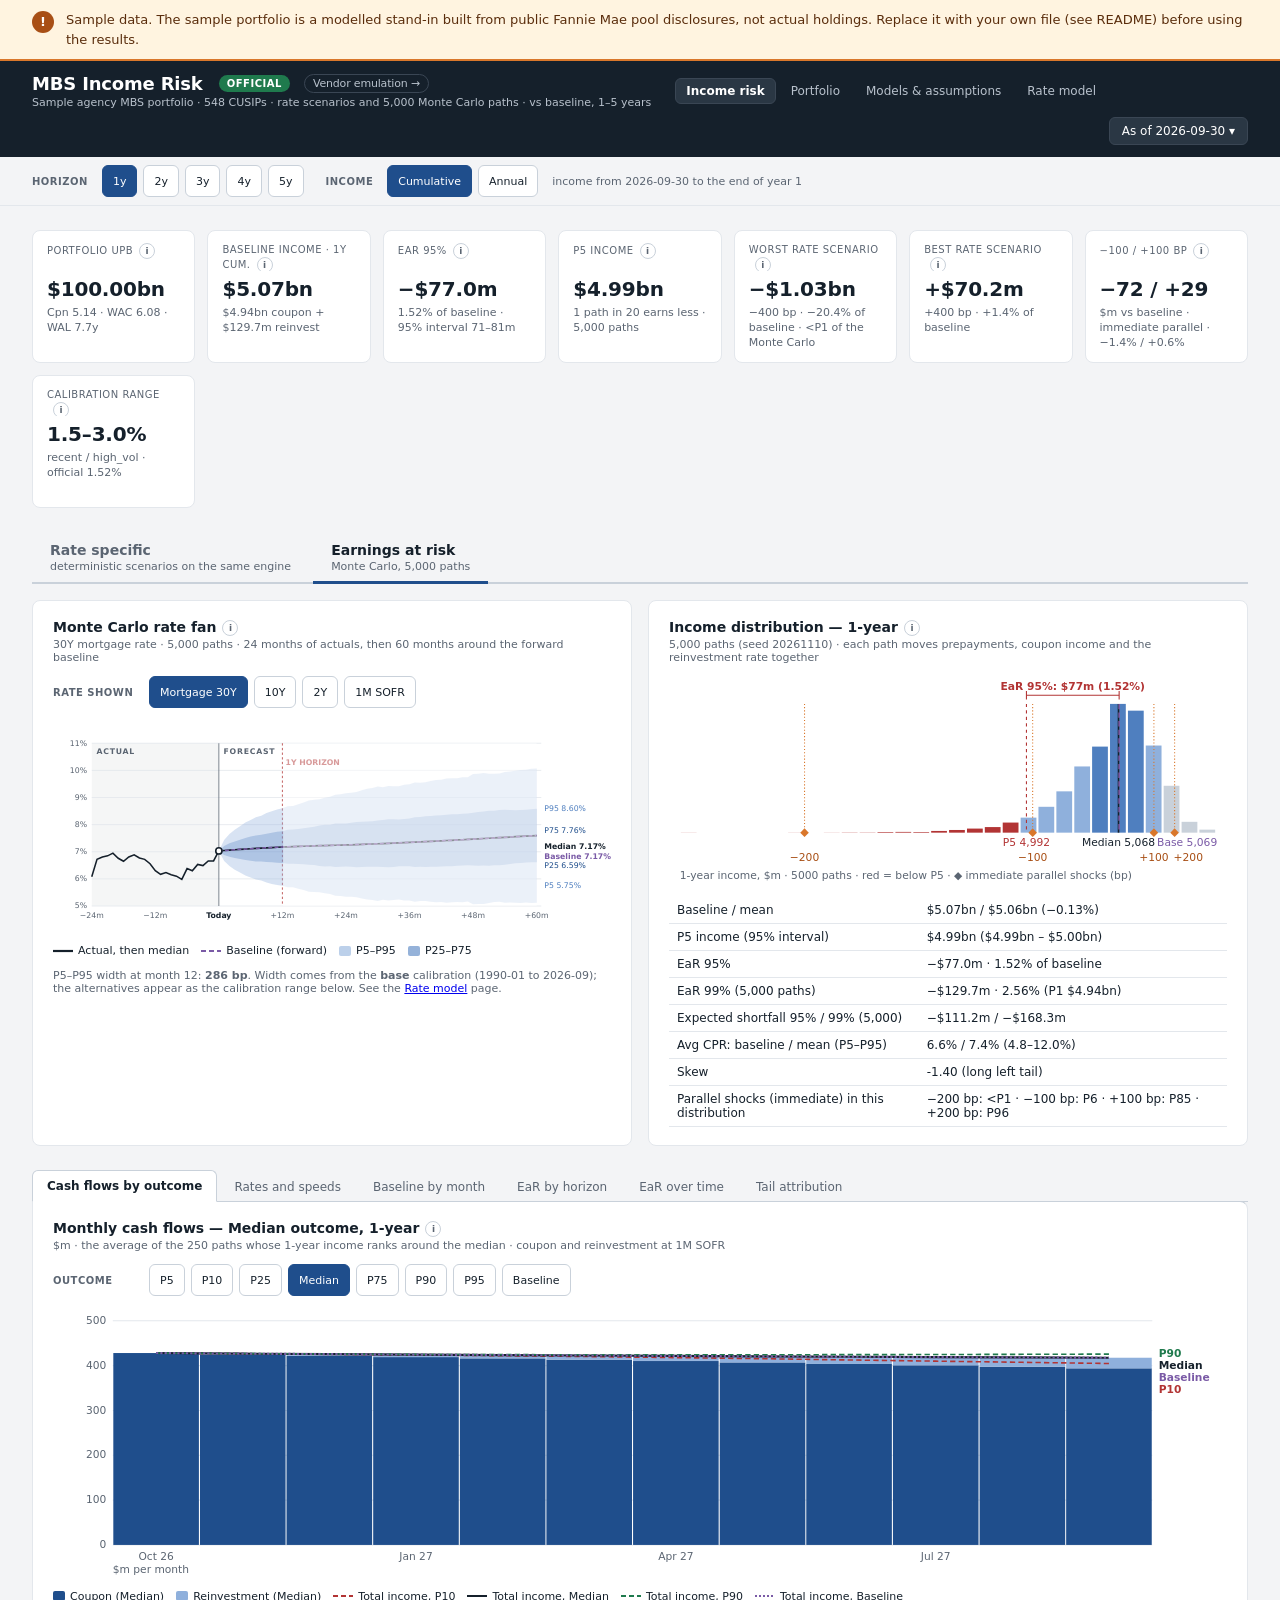
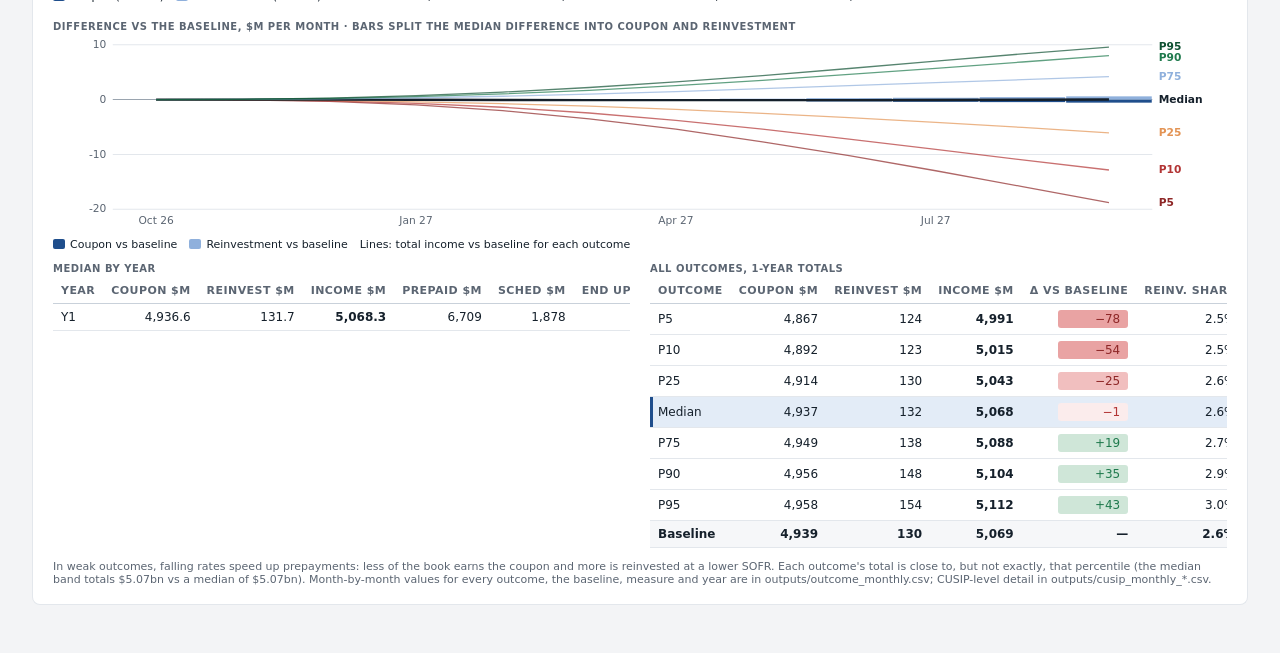
==== commit 03ba8da5: "MBS risk lite: rate-specific scenarios beside EaR (income model 1.1.0) - Deterministic scenarios fro" ====
--- a/dashboard/index.html
+++ b/dashboard/index.html
@@ -1,17 +1,68 @@
 <!doctype html>
 <html lang="en"><head><meta charset="utf-8"><meta name="viewport" content="width=device-width,initial-scale=1">
-<title>MBS Income Risk — Earnings at risk</title>
+<title>MBS Income Risk</title>
 <link rel="stylesheet" href="styles.css">
 <script src="data.js"></script>
 <script src="common.js"></script>
+<script src="scenarios.js"></script>
 </head><body>
 <div id="top"></div>
 <script>if (window.DATA) header('index.html');</script>
 <div class="subnav"><div class="in"><span class="lbl">Horizon</span><div class="grp" id="hzBtns" role="group" aria-label="Income horizon"></div>
- <span class="lbl" style="margin-left:8px">Income</span><div class="grp" id="msBtns" role="group" aria-label="Cumulative or annual income"></div><span class="hint" id="hzHint"></span></div></div>
+ <span class="lbl" style="margin-left:8px">Income</span><div class="grp" id="msBtns" role="group" aria-label="Cumulative or annual income"></div><span class="grp" id="folGrp" hidden><span class="lbl" style="margin-left:8px">Following</span><select id="followSel" aria-label="Scenario to follow" onchange="FOCUS=null;setFocus(this.value||null)"></select></span><span class="hint" id="hzHint"></span></div></div>
 <div class="wrap">
 <div class="kpis" id="kpis"></div>
 <div id="setupNote" hidden></div>
+<div class="vtabs" role="tablist" aria-label="Views" id="viewBar">
+ <button type="button" role="tab" class="vtab" id="vt-rate" data-view="rate" aria-controls="view-rate" aria-selected="false" tabindex="-1">Rate specific<span class="vs">deterministic scenarios on the same engine</span></button>
+ <button type="button" role="tab" class="vtab" id="vt-ear" data-view="ear" aria-controls="view-ear" aria-selected="false" tabindex="-1">Earnings at risk<span class="vs" id="vtEarSub">Monte Carlo</span></button>
+</div>
+
+<div class="view" id="view-rate" role="tabpanel" aria-labelledby="vt-rate" hidden>
+<div class="infonote" id="focusLine"></div>
+<div class="row rowg">
+ <div class="card stackc" id="rateCard"><div><h2 id="rateTitle">Rate paths<i class="i" tabindex="0" data-tip="Deterministic scenarios from ratemodel/scenarios.py: the Monte Carlo baseline plus a fixed shock instead of a random one, with the same calibration (mortgage beta, tenor loadings) and floor. The base scenario is the EaR baseline itself.">i</i></h2><div class="sub sub2" id="rateSub"></div></div>
+  <div class="grp"><div class="lbl" style="width:90px">Scenarios</div><div class="grp" id="rateFams" role="group" aria-label="Scenario family"></div><div class="grp" id="rateTiming" role="group" aria-label="Parallel shock timing"></div></div>
+  <div class="grp" id="rateTenLbl"><div class="lbl" style="width:90px">Rate shown</div><div class="grp" id="rateTenors" role="group" aria-label="Rate to display"></div></div>
+  <div id="rateChart"></div>
+  <div class="note" id="rateNote"></div></div>
+ <div class="card stackc" id="gridCard"><div><h2>Income sensitivity grid<i class="i" tabindex="0" data-tip="Income by year for every scenario, the total over the selected horizon and its change against the base. The base is the EaR baseline, so this grid and the EaR view share one reference. Overlays re-run every scenario with a mortgage spread and a prepayment multiplier.">i</i></h2><div class="sub sub2" id="gridSub"></div></div>
+  <div class="ovs" id="overlays"></div>
+  <div style="display:flex;flex-wrap:wrap;justify-content:space-between;align-items:center;gap:8px"><span style="font-size:12px" id="ovBase"></span><span class="grp"><button type="button" class="dl" id="gridAll" onclick="CALL=!CALL;renderRate()"></button><button type="button" class="dl" onclick="gridCsv()">Download CSV</button></span></div>
+  <div style="overflow-x:auto"><table class="g"><thead id="gridHead"></thead><tbody id="grid"></tbody></table></div></div>
+</div>
+
+<div class="divider">Why income moves</div>
+<div class="card stackc" id="tsCard"><div><h2 id="tsTitle">Monthly income<i class="i" tabindex="0" data-tip="Income each month on the scenario you follow (the base when none): coupon on the held CUSIPs and income on reinvested prepaid principal. The line is total income; the dashed line is the base.">i</i></h2><div class="sub" id="tsSub"></div></div>
+ <div id="tsChart"></div><div class="legend" id="tsLegend"></div><div class="tiles" id="tsTiles"></div></div>
+<div class="row">
+ <div class="card stackc" id="stackCard"><div><h2>Income by scenario<i class="i" tabindex="0" data-tip="Coupon and reinvestment income over the selected horizon in each scenario, on one scale.">i</i></h2><div class="sub" id="stackSub"></div></div>
+  <div class="legend"><span><span class="sw" style="background:#1F4E8C"></span>Coupon</span><span><span class="sw" style="background:#8FB0DC"></span>Reinvestment</span><span style="margin-left:auto;color:#5B6572">Income · Δ vs base, $m</span></div>
+  <div id="stack" style="display:flex;flex-direction:column;gap:4px"></div></div>
+ <div class="card stackc" id="driversCard"><div><h2>Drivers — prepayment speed and reinvestment rate<i class="i" tabindex="0" data-tip="The two channels through which rates move income in this engine: prepayment speed (from the mortgage rate) and the rate earned on reinvested principal.">i</i></h2><div class="sub" id="driversSub"></div></div>
+  <div style="display:grid;grid-template-columns:repeat(auto-fit,minmax(240px,1fr));gap:12px"><div id="chartCpr"></div><div id="chartReinv"></div></div></div>
+</div>
+<div class="card stackc" id="atCard"><div><h2 id="atTitle">Why income moves<i class="i" tabindex="0" data-tip="Each scenario's change against the base, split by moving one rate at a time: the scenario mortgage rate alone (prepayments: coupon lost and extra principal reinvested at the base rate), the scenario reinvestment rate alone, and the interaction (changed prepayments reinvested at the changed rate). The parts add up exactly.">i</i></h2><div class="sub">$m · follows the scenario you pick (default: the worst at this horizon) · the parts add up to the total</div></div>
+ <div id="atBars"></div>
+ <details><summary class="lbl" style="cursor:pointer">All scenarios</summary><div style="overflow-x:auto"><table class="g" style="margin-top:8px"><thead id="atHead"></thead><tbody id="atTable"></tbody></table></div></details></div>
+
+<div class="divider">Cash flows</div>
+<div class="card stackc" id="cashCard"><div><h2 id="cashTitle">Balances and rates<i class="i" tabindex="0" data-tip="The scenario you follow (the base when none), month by month: MBS balance, the reinvested balance, and the two rates that drive income.">i</i></h2><div class="sub" id="cashSub"></div></div>
+ <div style="display:grid;grid-template-columns:repeat(auto-fit,minmax(min(380px,100%),1fr));gap:16px"><div><div class="lbl">Balances, $bn</div><div id="chartUpb"></div></div><div><div class="lbl">Rates, %</div><div id="chartRates"></div></div></div>
+ <div class="legend" id="cashLegend"></div></div>
+<div class="row">
+ <div class="card stackc" id="byyearCard"><div><h2 id="byyearTitle">By year<i class="i" tabindex="0" data-tip="The scenario you follow, year by year. Rows in the selected horizon are shaded.">i</i></h2><div class="sub">$m · balances at the start and end of each year</div></div>
+  <div style="overflow-x:auto"><table class="g"><thead><tr><th>Year</th><th>Begin UPB</th><th>End UPB</th><th>Sched</th><th>Prepaid</th><th>CPR</th><th>Coupon</th><th>Reinvest</th><th>Income</th><th>Cum.</th><th>Δ vs base</th></tr></thead><tbody id="byyear"></tbody></table></div></div>
+ <div class="card stackc" id="wfCard"><div><h2 id="wfTitle">Cash flows<i class="i" tabindex="0" data-tip="Where the cash goes over the selected horizon, base against the scenario you follow (default: the worst). Coupon and reinvestment income are income; prepaid principal is reinvested; scheduled principal leaves the book.">i</i></h2><div class="sub">$m · the selected horizon</div></div>
+  <div style="overflow-x:auto"><table class="g"><thead><tr><th>Line</th><th>Base</th><th id="wfS">Scenario</th><th>Δ</th></tr></thead><tbody id="waterfall"></tbody></table></div></div>
+</div>
+<div class="card stackc" id="cohortCard"><div><h2 id="cohortTitle">Cohorts<i class="i" tabindex="0" data-tip="Income change against the base by cohort for the scenario you follow (default: the worst). The cohort differences add up to the scenario's change.">i</i></h2><div class="sub" id="cohortSub"></div></div>
+ <div class="grp"><button type="button" class="dl" id="cohortAll" onclick="RCALL=!RCALL;renderCohorts()"></button></div>
+ <div style="overflow-x:auto"><table class="g"><thead><tr><th>Cohort</th><th>CUSIPs</th><th>UPB $m</th><th>Cpn</th><th>WAC</th><th>CPR base</th><th>CPR scen.</th><th>Base income</th><th>Scen. income</th><th>Δ $m</th><th>Share</th><th>Δ bp/yr of UPB</th></tr></thead><tbody id="cohorts"></tbody></table></div>
+ <div class="note">All scenarios, years and the monthly detail are in <code>outputs/scenario_*.csv</code>.</div></div>
+</div>
+
+<div class="view" id="view-ear" role="tabpanel" aria-labelledby="vt-ear" hidden>
 <div id="floorNote" hidden></div>
 <div class="row">
  <div class="card stackc" id="fanCard"><div><h2>Monte Carlo rate fan<i class="i" tabindex="0" data-tip="Percentile bands of the simulated rate. Every path is the baseline plus a zero-mean deviation from the two-factor model, so the fan is centred on the baseline (dashed purple).">i</i></h2><div class="sub" id="fanSub"></div></div>
@@ -72,6 +123,7 @@
  <div class="grp"><button type="button" class="dl" id="tailAll"></button></div>
  <div style="overflow-x:auto"><table class="g"><thead><tr><th>Cohort</th><th>CUSIPs</th><th>UPB $m</th><th>Cpn</th><th>WAC</th><th>CPR baseline</th><th>CPR tail</th><th>Baseline income $m</th><th>Tail income $m</th><th>Δ $m</th><th>Share of shortfall</th><th>Δ bp/yr of UPB</th></tr></thead><tbody id="tail"></tbody></table></div>
  <div class="note">CPR is the average annualised prepayment speed over the horizon. Every measure, year and cohort is in <code>outputs/cohort_tail.csv</code>.</div></div>
+</div>
 </div>
 </div>
 <script>
@@ -136,7 +188,10 @@
     + `<span><span class="sw" style="background:#8FB0DC;opacity:.6"></span>P5–P95</span><span><span class="sw" style="background:#4F7FBF;opacity:.6"></span>P25–P75</span>`; }
 
 // ---------------------------------------------------------------- distribution
-function earHist(e, n, W, H){ const L = 10, Rr = 10, T = 26, Bm = 30, hs = e.hist, ed = e.edges, hm = Math.max(...hs), q = e.pct, f = v => fv(v, 0), c95 = e.conf['95'];
+// immediate parallel shocks (rate-specific view) placed on the distribution of the same horizon
+const shockMarks = () => RSD ? [['PAR_DN200', '−200'], ['PAR_DN100', '−100'], ['PAR_UP100', '+100'], ['PAR_UP200', '+200']]
+  .filter(([id]) => RSC[id]).map(([id, l]) => ({id, l, v: hinc(id, true), p: RSD.mc_pct[id][MS][HZ - 1]})) : [];
+function earHist(e, n, W, H){ const mk = shockMarks(), L = 10, Rr = 10, T = 26, Bm = mk.length ? 46 : 30, hs = e.hist, ed = e.edges, hm = Math.max(...hs), q = e.pct, f = v => fv(v, 0), c95 = e.conf['95'];
   const lo = Math.min(ed[0], e.baseline), hi = Math.max(ed[ed.length - 1], e.baseline);
   const X = v => L + (W - L - Rr) * (v - lo) / (hi - lo), bw = (X(ed[1]) - X(ed[0]));
   const col = (a, b) => { const m = (a + b) / 2; return m < q['5'] ? '#B23434' : m > q['95'] ? '#C9D1DA' : (m >= q['25'] && m <= q['75']) ? '#4F7FBF' : '#8FB0DC'; };
@@ -148,7 +203,13 @@
   const xb = X(e.baseline), x5 = X(q['5']);
   g += `<line x1="${x5.toFixed(1)}" x2="${xb.toFixed(1)}" y1="${T - 8}" y2="${T - 8}" stroke="#B23434"/><line x1="${xb.toFixed(1)}" x2="${xb.toFixed(1)}" y1="${T - 12}" y2="${T - 4}" stroke="#B23434"/><line x1="${x5.toFixed(1)}" x2="${x5.toFixed(1)}" y1="${T - 12}" y2="${T - 4}" stroke="#B23434"/>`
     + `<text x="${((x5 + xb) / 2).toFixed(1)}" y="${T - 13}" text-anchor="middle" style="fill:#B23434;font-weight:600">EaR 95%: $${f(c95.shortfall)}m (${pctOf(c95.shortfall_pct)})</text>`
-    + `<text x="${L}" y="${H - 3}">${hlab()} income, $m · ${n} paths · red = below P5</text>`;
+    + `<text x="${L}" y="${H - 3}">${hlab()} income, $m · ${n} paths · red = below P5${mk.length ? ' · ◆ immediate parallel shocks (bp)' : ''}</text>`;
+  // shocks outside the simulated range sit at the edge with an arrow, so they do not squash the histogram
+  const mx = mk.map(m => { const x = X(m.v), off = x < L ? -1 : x > W - Rr ? 1 : 0; return {...m, x: Math.min(Math.max(x, L + 4), W - Rr - 4), off}; });
+  mx.forEach(m => { const x = m.x.toFixed(1);
+    if (!m.off) g += `<line x1="${x}" x2="${x}" y1="${T}" y2="${H - Bm}" stroke="#D9772B" stroke-dasharray="1 2"/>`;
+    g += `<path d="M${x} ${H - Bm - 4} l4 4 l-4 4 l-4 -4 z" fill="#D9772B"><title>${m.l} bp immediate: ${hlab()} income $${f(m.v)}m, ${pctl(m.p)} of the simulated distribution${m.off ? ' (off the chart scale)' : ''}</title></path>`; });
+  spread(mx.map(m => ({t: m.off < 0 ? '‹ ' + m.l : m.off > 0 ? m.l + ' ›' : m.l, y: m.x})), 32, L + 14, W - Rr - 14).forEach(l => { g += `<text x="${l.y.toFixed(1)}" y="${H - Bm + 26}" text-anchor="middle" style="fill:#A84F15">${l.t}</text>`; });
   return `<svg viewBox="0 0 ${W} ${H}" width="100%" role="img" aria-label="Distribution of ${hlab()} income across ${n} Monte Carlo paths, with the baseline">${g}</svg>`; }
 
 // ---------------------------------------------------------------- monthly cash flows by outcome
@@ -318,9 +379,13 @@
     [`Baseline income · ${hshort()}`, fm(e.baseline), `${fm(e.interest_base)} coupon + ${fm(e.reinv_base)} reinvest`, 'Income on the baseline rate path, run through the same engine. Every shortfall is measured against it.'],
     ['EaR 95%', fms(-c.shortfall), `${pctOf(c.shortfall_pct)} of baseline · 95% interval ${fv(c.shortfall_ci[0], 0)}–${fv(c.shortfall_ci[1], 0)}m`, 'Baseline income minus the 5th percentile of simulated income in the official run. The interval is a bootstrap with antithetic pairs resampled together.'],
     ['P5 income', fm(c.income), `1 path in 20 earns less · ${K.mc_paths.toLocaleString('en-US')} paths`, 'The 5th percentile of simulated income over the horizon.'],
-    ['Mean vs baseline', fpc(100 * e.mean_minus_baseline_pct, 2), `mean ${fm(e.mean)} · convexity of income`, 'Mean simulated income minus baseline income, as a share of baseline. Income is a nonlinear function of rates, so the two differ: a measure of convexity, not an error.'],
-    ['EaR 99%', fms(-c99.shortfall), `${pctOf(c99.shortfall_pct)} of baseline · ${K.tail_paths.toLocaleString('en-US')} paths`, 'Baseline income minus the 1st percentile. A 99% measure needs about 5,000 paths (whitepaper section 7).'],
-    ['Expected shortfall 95%', fms(-es.shortfall), `${pctOf(es.shortfall_pct)} · average of the worst 5% · ${K.tail_paths.toLocaleString('en-US')} paths`, 'Baseline income minus the average income of the worst 5% of paths.'],
+    ...(RSD ? (() => { const w = worstId(true), b = bestId(true), dn = hdel('PAR_DN100', true), up = hdel('PAR_UP100', true);
+      return [['Worst rate scenario', fms(hdel(w, true)), `${sname(w)} · ${fpc(100 * hdel(w, true) / e.baseline)} of baseline · ${pctl(RSD.mc_pct[w][MS][HZ - 1])} of the Monte Carlo`, 'The deterministic scenario (Rate specific view) with the largest income loss against the baseline over this horizon, without overlays, and where it falls in the Monte Carlo distribution.'],
+        ['Best rate scenario', fms(hdel(b, true)), `${sname(b)} · ${fpc(100 * hdel(b, true) / e.baseline)} of baseline`, 'The deterministic scenario with the largest income gain against the baseline over this horizon, without overlays.'],
+        ['−100 / +100 bp', `${fd(dn, 0)} / ${fd(up, 0)}`, `$m vs baseline · immediate parallel · ${fpc(100 * dn / e.baseline)} / ${fpc(100 * up / e.baseline)}`, 'Income change against the baseline when every Treasury tenor and 1M SOFR move 100 bp from month 1 and the mortgage rate moves beta × 100 bp.']]; })()
+      : [['Mean vs baseline', fpc(100 * e.mean_minus_baseline_pct, 2), `mean ${fm(e.mean)} · convexity of income`, 'Mean simulated income minus baseline income, as a share of baseline.'],
+         ['EaR 99%', fms(-c99.shortfall), `${pctOf(c99.shortfall_pct)} of baseline`, 'Baseline income minus the 1st percentile.'],
+         ['Expected shortfall 95%', fms(-es.shortfall), `${pctOf(es.shortfall_pct)} · average of the worst 5%`, 'Baseline income minus the average income of the worst 5% of paths.']]),
     ['Calibration range', rng.length ? (() => { const lo = 100 * Math.min(...rng.map(r => r.shortfall_pct)), hi = 100 * Math.max(...rng.map(r => r.shortfall_pct)), d = hi >= 10 && Math.round(lo) !== Math.round(hi) ? 0 : 1; return `${num(lo, d)}–${num(hi, d)}%`; })() : '—', rng.length ? `recent / high_vol · official ${pctOf(c.shortfall_pct)}` : 'V8 not run', 'EaR 95% under the two alternative named calibrations (V8): the model-risk range reported beside the official figure.'],
   ].map(([l, v, s, tp]) => `<div class="kpi"><div class="l">${l}${tip(tp)}</div><div class="v" title="${String(v).replace(/<[^>]*>/g, '')}">${v}</div><div class="s" title="${String(s).replace(/<[^>]*>/g, '').replace(/"/g, '&quot;')}">${s}</div></div>`).join('');
   // V4 (whitepaper 11): shown only at horizons where the alternative-floor rerun moves EaR 95% by $0.5m or more;
@@ -338,7 +403,7 @@
   $('floorNote').hidden = !fshow;
   $('distTitle').innerHTML = `Income distribution — ${hlab()}${tip('Simulated income over the horizon on every path, with the baseline income. EaR is the distance from the baseline down to the 5th percentile.')}`;
   $('earSub').textContent = `${K.mc_paths.toLocaleString('en-US')} paths (seed ${K.seed}) · each path moves prepayments, coupon income and the reinvestment rate together`;
-  $('earHist').innerHTML = earHist(e, K.mc_paths, 520, 176);
+  $('earHist').innerHTML = earHist(e, K.mc_paths, 520, RSD ? 192 : 176);
   $('earTable').innerHTML = [
     ['Baseline / mean', `${fm(e.baseline)} / ${fm(e.mean)} (${fpc(100 * e.mean_minus_baseline_pct, 2)})`],
     ['P5 income (95% interval)', `${fm(c.income)} (${fm(c.ci_low)} – ${fm(c.ci_high)})`],
@@ -347,6 +412,7 @@
     [`Expected shortfall 95% / 99% (${K.tail_paths.toLocaleString('en-US')})`, `${fms(-es.shortfall)} / ${fms(-t.es['99'].shortfall)}`],
     ['Avg CPR: baseline / mean (P5–P95)', `${fp(e.cpr.baseline)} / ${fp(e.cpr.mean)} (${num(e.cpr.p5, 1)}–${num(e.cpr.p95, 1)}%)`],
     ['Skew', num(e.skew, 2) + (e.skew < -0.3 ? ' (long left tail)' : '')],
+    ...(RSD ? [['Parallel shocks (immediate) in this distribution', shockMarks().map(m => `${m.l} bp: ${pctl(m.p)}`).join(' · ')]] : []),
   ].map(([a, b]) => `<tr><td>${a}</td><td>${b}</td></tr>`).join('');
   $('hzTitle').firstChild.textContent = `Earnings at risk by horizon — ${MS} income`;
   $('hzSub').textContent = `$m · ${MS === 'cumulative' ? 'income from the as-of date to the end of each year' : 'income in each year alone'} · shortfalls against the ${RM.record.baseline.type} baseline`;
@@ -355,7 +421,22 @@
   const bench = RM.v58 ? RM.v58.benchmark_paths : 0, tested = RM.v58 ? RM.v58.tested_paths : 0, conv = RM.v58 ? RM.v58.convergence.filter(r => r.n_paths === bench) : [];
   $('hzNote').innerHTML = `Calibration range = EaR 95% as % of baseline under the <i>recent</i> / <i>high_vol</i> calibrations (V8${RM.v58 ? ', computed ' + esc(RM.v58.computed_utc.slice(0, 10)) + ' for calibration ' + esc(RM.v58.calibration_id) : ''}). `
     + (RM.v58 && !RM.v58.convergence_pass ? `<b>V5 convergence fails:</b> the ${(bench || 0).toLocaleString('en-US')}-path 5th percentile lies outside the official ${(tested || 0).toLocaleString('en-US')}-path interval. ${(bench || 0).toLocaleString('en-US')}-path EaR 95% (cumulative): ${conv.map(r => r.years + 'y ' + fm(r.shortfall)).join(', ')}. See the <a href="whitepaper.html#res-s11">Rate model</a> page, section 11.` : '');
-  renderFan(); renderCF(); renderMetric(); renderBaseline(); renderHistory(); renderTail(); }
+  $('vtEarSub').textContent = `Monte Carlo, ${K.mc_paths.toLocaleString('en-US')} paths`;
+  renderFan(); renderCF(); renderMetric(); renderBaseline(); renderHistory(); renderTail(); renderRate(); }
+
+// ---------------------------------------------------------------- views: rate specific | earnings at risk
+const VIEWS = ['rate', 'ear'];
+let VIEW = 'ear';
+try { const v = localStorage.getItem('mbs_view'); if (VIEWS.includes(v)) VIEW = v; } catch (e) {}
+{ const hsh = location.hash.replace('#', ''); if (VIEWS.includes(hsh)) VIEW = hsh; else if (TABS.includes(hsh)) VIEW = 'ear'; }
+function setView(v, focus){ VIEW = v; try { localStorage.setItem('mbs_view', v); } catch (e) {}
+  VIEWS.forEach(k => { const on = k === v, b = $('vt-' + k); b.classList.toggle('on', on); b.setAttribute('aria-selected', on); b.tabIndex = on ? 0 : -1; $('view-' + k).hidden = !on; });
+  $('folGrp').hidden = v !== 'rate';
+  if (history.replaceState) history.replaceState(null, '', '#' + v);
+  if (focus) $('vt-' + v).focus(); }
+$('viewBar').addEventListener('click', e => { const b = e.target.closest('.vtab'); if (b) setView(b.dataset.view); });
+$('viewBar').addEventListener('keydown', e => { const k = {ArrowRight: 1, ArrowLeft: -1}[e.key]; if (!k) return; e.preventDefault(); setView(VIEWS[(VIEWS.indexOf(VIEW) + k + 2) % 2], true); });
+setView(VIEW);
 render();
 </script>
 </body></html>
--- a/dashboard/styles.css
+++ b/dashboard/styles.css
@@ -91,3 +91,34 @@
 .blwrap thead th{position:sticky;top:0;background:var(--card);z-index:1}
 .bl td:first-child,.bl th:first-child{text-align:left}
 @media (max-width:640px){.tabs{flex-wrap:nowrap;overflow-x:auto}.tab{white-space:nowrap;padding:8px 10px}}
+
+/* top-level views under the KPI row: Rate specific | Earnings at risk */
+.vtabs{display:flex;flex-wrap:wrap;gap:4px;border-bottom:2px solid #C9D1DA;margin-bottom:-8px}
+.vtab{font:600 14px Inter,system-ui,-apple-system,"Segoe UI",Roboto,Helvetica,Arial,sans-serif;color:var(--muted);background:none;border:none;border-bottom:3px solid transparent;
+ padding:10px 18px 8px;cursor:pointer;margin-bottom:-2px;display:flex;flex-direction:column;align-items:flex-start;gap:2px;white-space:nowrap}
+.vtab .vs{font-size:11px;font-weight:400;color:var(--muted)}
+.vtab:hover{color:var(--ink)}.vtab.on{color:var(--ink);border-bottom-color:var(--blue)}
+.view{display:flex;flex-direction:column;gap:24px}
+.mono{font-family:"JetBrains Mono",ui-monospace,Menlo,Consolas,monospace;font-variant-numeric:tabular-nums}
+tr.sec td{background:#F6F7F9;font-size:11px;font-weight:600;color:var(--muted);text-transform:uppercase;letter-spacing:.04em}
+tr.sec .car{display:inline-block;width:14px}tr.sec .cnt{font-weight:400;text-transform:none;letter-spacing:0;margin-left:8px}
+th.hz,td.hz{background:#FBF4F4}tr.hzr td{background:#FBF6F6}
+.ovs{display:grid;grid-template-columns:repeat(auto-fit,minmax(240px,1fr));gap:10px}
+.ov{border:1px solid var(--line);border-radius:6px;padding:8px 10px;display:flex;flex-direction:column;gap:6px}
+.ovh{display:flex;justify-content:space-between;gap:8px;font-size:11px}
+.tiles{display:grid;grid-template-columns:repeat(auto-fit,minmax(150px,1fr));gap:8px}
+.tile{background:#F6F7F9;border:1px solid var(--line);border-radius:6px;padding:8px 10px;display:flex;flex-direction:column;gap:2px;font-size:13px}
+.tile .l{font-size:10px;color:var(--muted);text-transform:uppercase;letter-spacing:.04em}
+.mcards{display:grid;grid-template-columns:repeat(auto-fill,minmax(190px,1fr));gap:10px}
+.mcard{border:1px solid var(--line);border-radius:6px;padding:8px;cursor:pointer;display:flex;flex-direction:column;gap:4px}
+.mcard:hover{border-color:#9AA4AF}.mcard.foc{border-color:var(--blue);box-shadow:0 0 0 1px var(--blue)}
+.srow{display:grid;grid-template-columns:minmax(110px,170px) 1fr 64px 64px;gap:8px;align-items:center;font-size:12px;padding:2px 4px;border-radius:4px}
+.srow.click{cursor:pointer}.srow:hover{background:#F6F9FD}.srow.on{background:#E3ECF7}
+#focusLine .dl{margin-left:6px}
+.rowg{grid-template-columns:minmax(0,1fr) minmax(0,1.3fr)}
+@media (max-width:1180px){.rowg{grid-template-columns:minmax(0,1fr)}}
+/* subtitles that change with the controls keep two lines reserved, so the content below never moves */
+.sub2{line-height:15px;min-height:30px}
+.tsep{width:1px;align-self:stretch;background:#C9D1DA;margin:2px 6px 2px 4px}
+.tb.sm{padding:4px 9px;min-height:28px}
+#rateTiming{align-items:center}
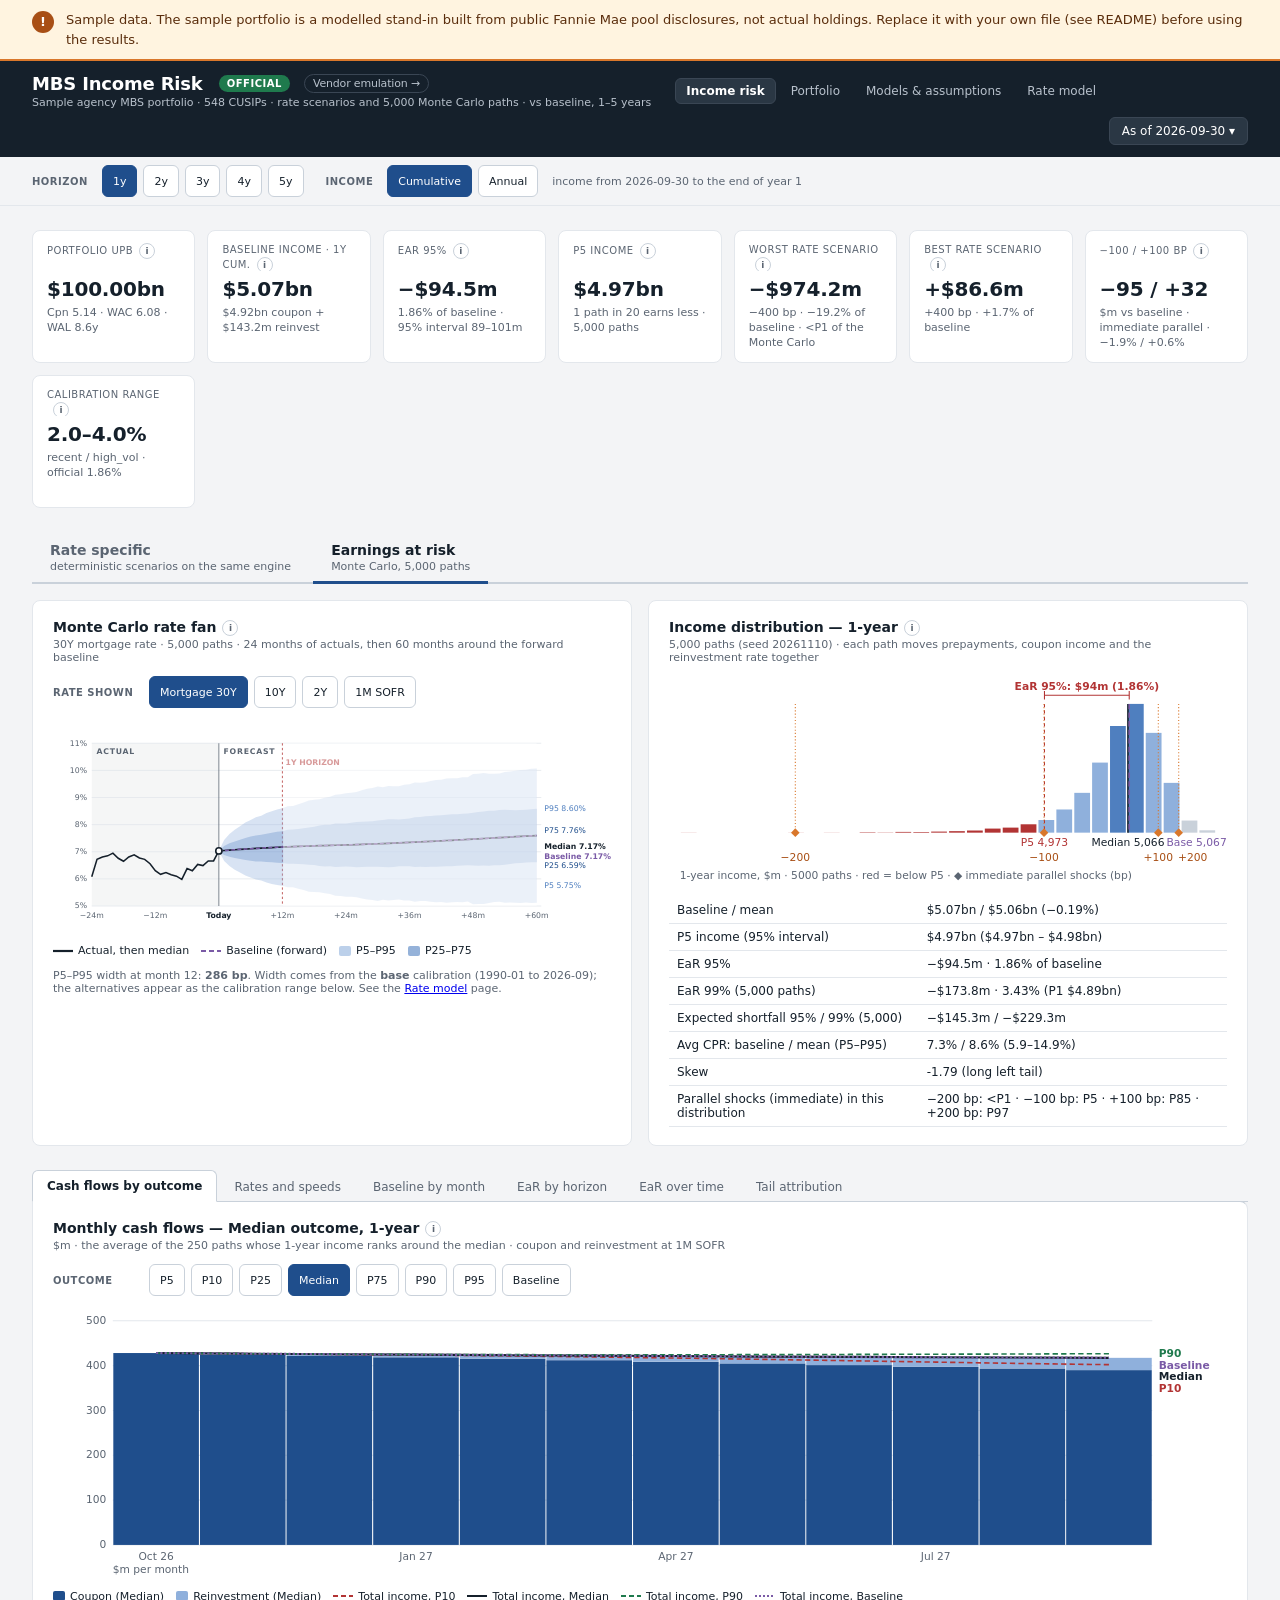
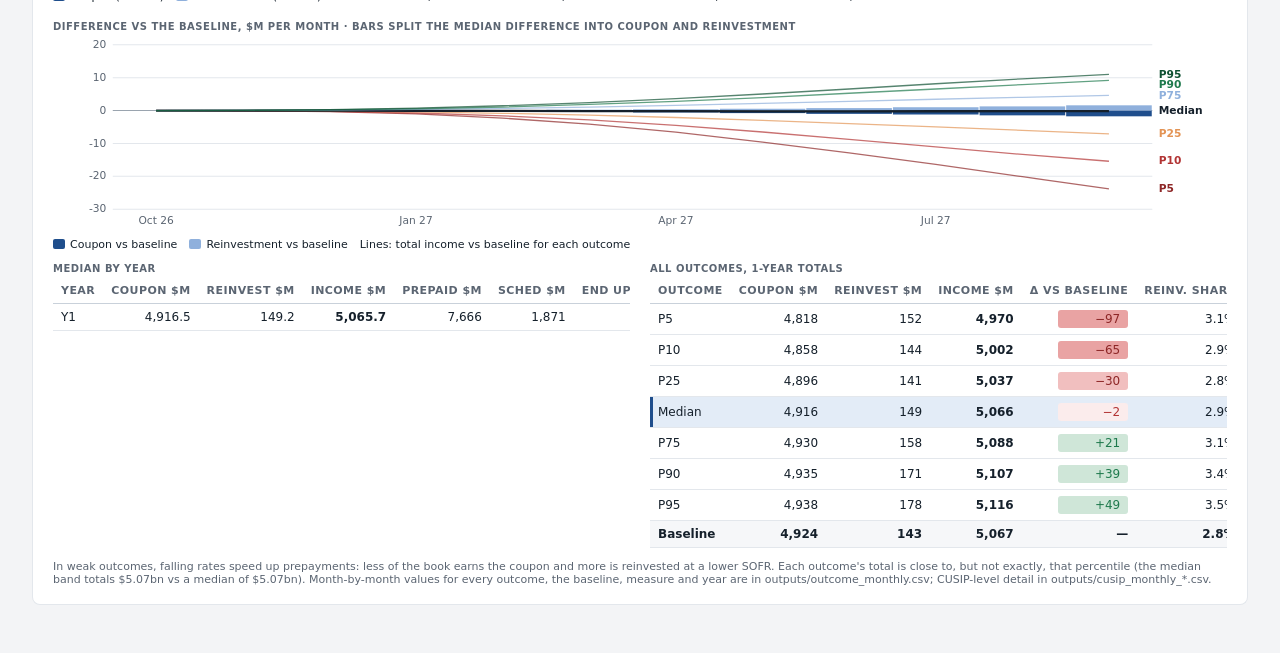
==== commit de02f0f3: "Custom rate path drawer on the Rate specific view (preview) - Rate paths card: a third family, Custo" ====
--- a/dashboard/index.html
+++ b/dashboard/index.html
@@ -23,7 +23,7 @@
 <div class="row rowg">
  <div class="card stackc" id="rateCard"><div><h2 id="rateTitle">Rate paths<i class="i" tabindex="0" data-tip="Deterministic scenarios from ratemodel/scenarios.py: the Monte Carlo baseline plus a fixed shock instead of a random one, with the same calibration (mortgage beta, tenor loadings) and floor. The base scenario is the EaR baseline itself.">i</i></h2><div class="sub sub2" id="rateSub"></div></div>
   <div class="grp"><div class="lbl" style="width:90px">Scenarios</div><div class="grp" id="rateFams" role="group" aria-label="Scenario family"></div><div class="grp" id="rateTiming" role="group" aria-label="Parallel shock timing"></div></div>
-  <div class="grp" id="rateTenLbl"><div class="lbl" style="width:90px">Rate shown</div><div class="grp" id="rateTenors" role="group" aria-label="Rate to display"></div></div>
+  <div class="grp" id="rateTenLbl"><div class="lbl" style="width:90px" id="rateTenTxt">Rate shown</div><div class="grp" id="rateTenors" role="group" aria-label="Rate to display"></div></div>
   <div id="rateChart"></div>
   <div class="note" id="rateNote"></div></div>
  <div class="card stackc" id="gridCard"><div><h2>Income sensitivity grid<i class="i" tabindex="0" data-tip="Income by year for every scenario, the total over the selected horizon and its change against the base. The base is the EaR baseline, so this grid and the EaR view share one reference. Overlays re-run every scenario with a mortgage spread and a prepayment multiplier.">i</i></h2><div class="sub sub2" id="gridSub"></div></div>
--- a/dashboard/styles.css
+++ b/dashboard/styles.css
@@ -122,3 +122,8 @@
 .tsep{width:1px;align-self:stretch;background:#C9D1DA;margin:2px 6px 2px 4px}
 .tb.sm{padding:4px 9px;min-height:28px}
 #rateTiming{align-items:center}
+/* custom rate path (preview) */
+.cpbar{display:flex;flex-wrap:wrap;align-items:center;gap:8px}
+.cpbar input{font:500 12px Inter,system-ui,-apple-system,"Segoe UI",Roboto,Helvetica,Arial,sans-serif;color:var(--ink);border:1px solid #C9D1DA;border-radius:6px;padding:5px 8px;width:180px;max-width:100%}
+.cpbar .tb.on{margin-left:auto}
+.tb .mocktag{margin-left:6px;vertical-align:1px}
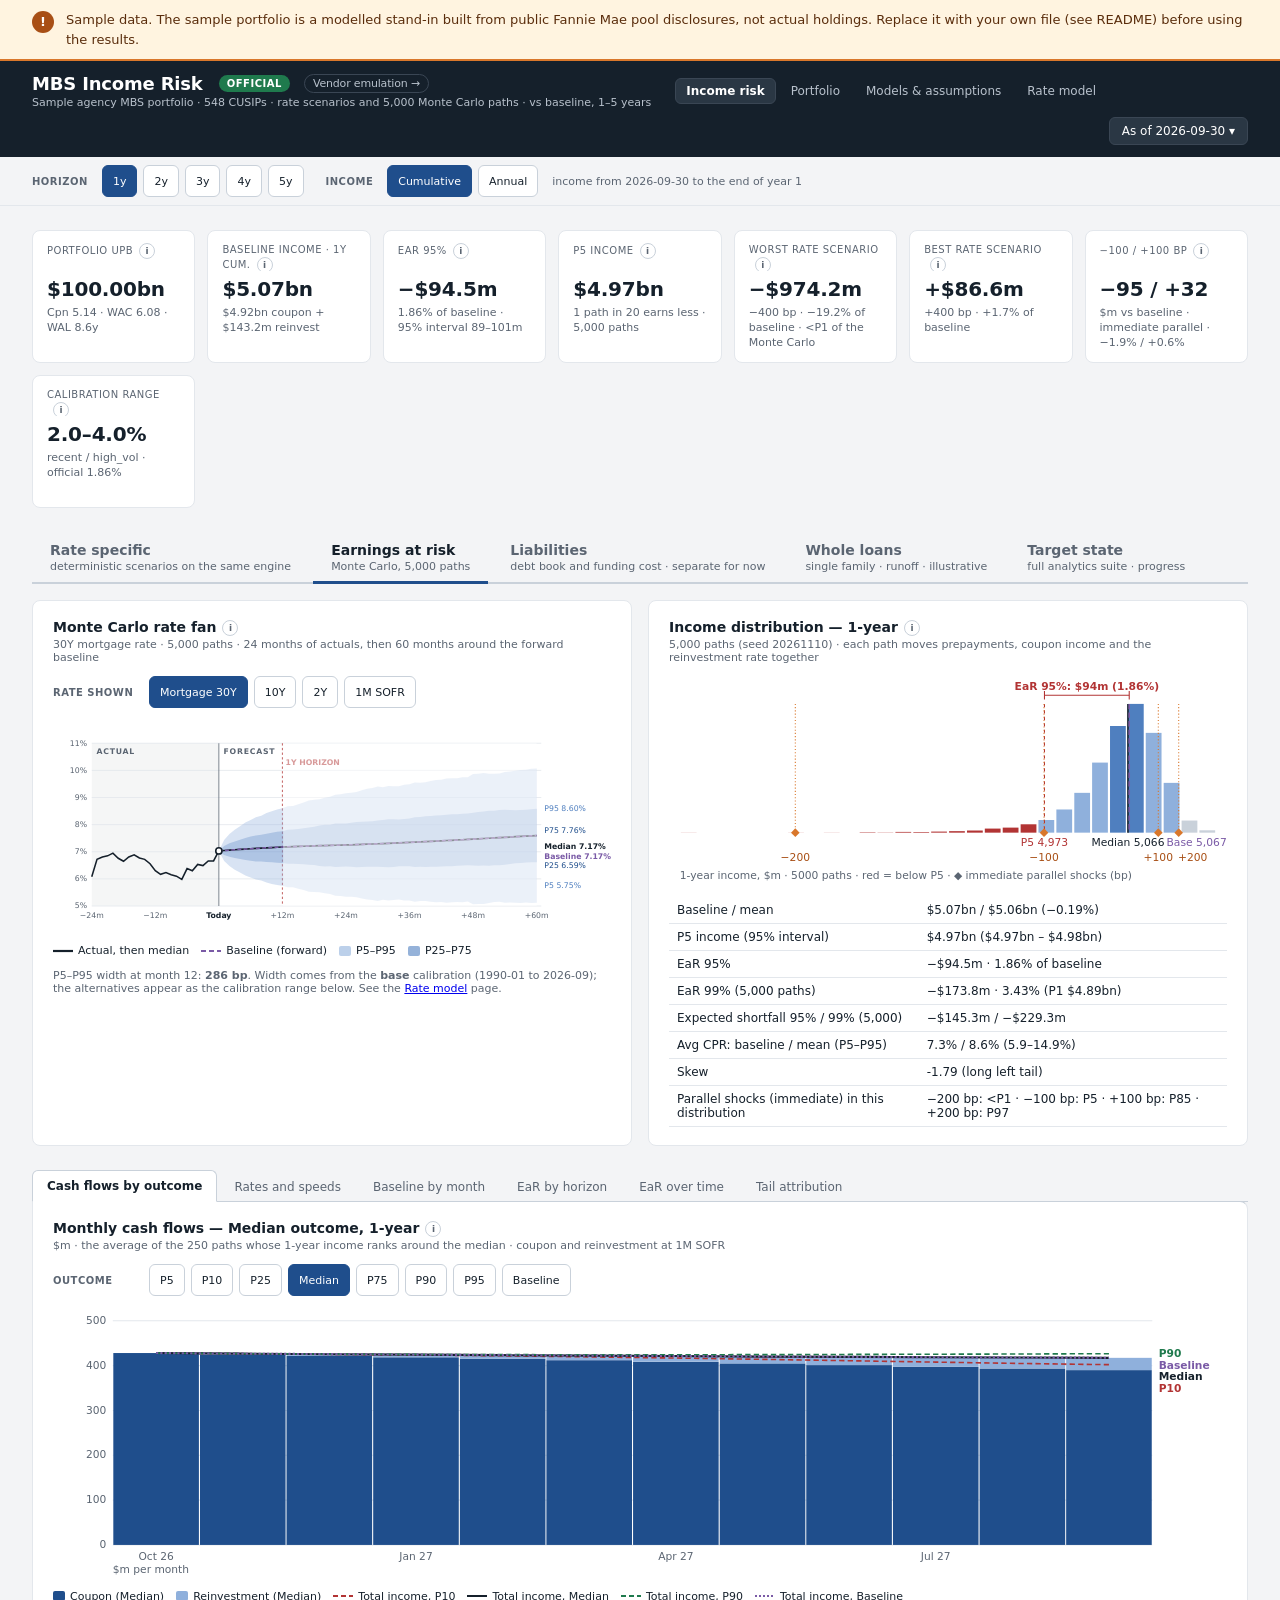
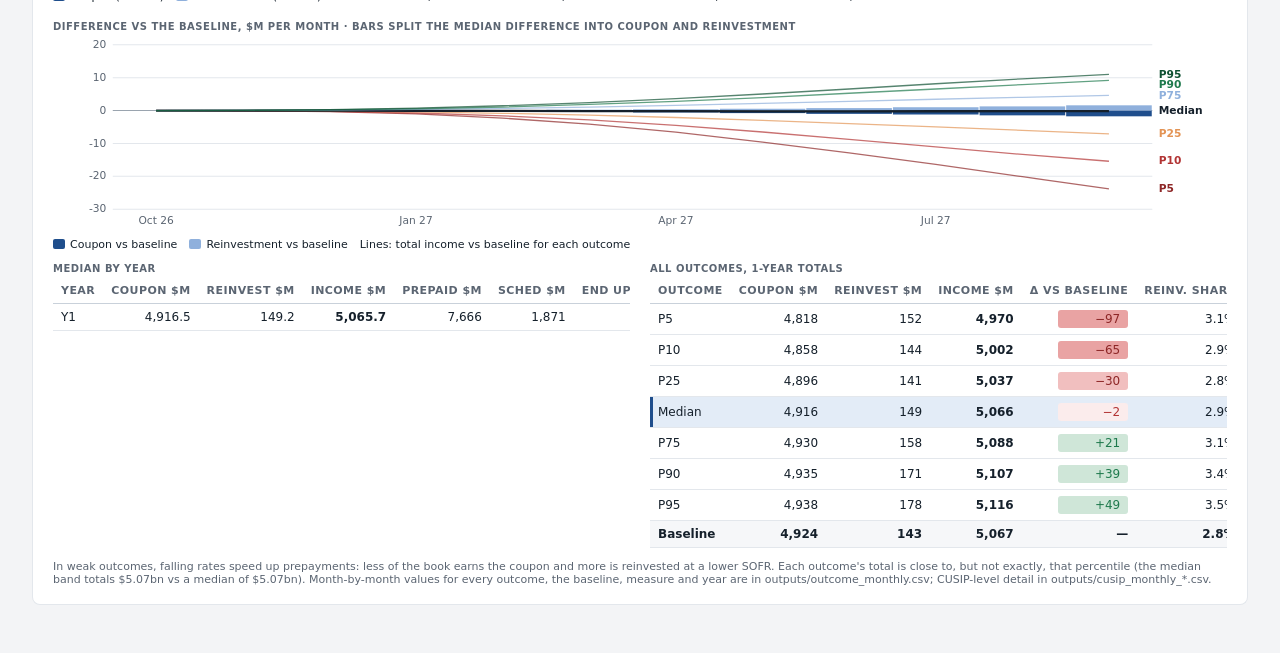
==== commit ad7f0589: "Liabilities, whole loans and target-state views (separate from income for now) Liabilities (mbs_lite" ====
--- a/dashboard/index.html
+++ b/dashboard/index.html
@@ -5,6 +5,9 @@
 <script src="data.js"></script>
 <script src="common.js"></script>
 <script src="scenarios.js"></script>
+<script src="liabilities.js"></script>
+<script src="wholeloans.js"></script>
+<script src="roadmap.js"></script>
 </head><body>
 <div id="top"></div>
 <script>if (window.DATA) header('index.html');</script>
@@ -16,6 +19,9 @@
 <div class="vtabs" role="tablist" aria-label="Views" id="viewBar">
  <button type="button" role="tab" class="vtab" id="vt-rate" data-view="rate" aria-controls="view-rate" aria-selected="false" tabindex="-1">Rate specific<span class="vs">deterministic scenarios on the same engine</span></button>
  <button type="button" role="tab" class="vtab" id="vt-ear" data-view="ear" aria-controls="view-ear" aria-selected="false" tabindex="-1">Earnings at risk<span class="vs" id="vtEarSub">Monte Carlo</span></button>
+ <button type="button" role="tab" class="vtab" id="vt-liab" data-view="liab" aria-controls="view-liab" aria-selected="false" tabindex="-1">Liabilities<span class="vs">debt book and funding cost · separate for now</span></button>
+ <button type="button" role="tab" class="vtab" id="vt-wl" data-view="wl" aria-controls="view-wl" aria-selected="false" tabindex="-1">Whole loans<span class="vs">single family · runoff · illustrative</span></button>
+ <button type="button" role="tab" class="vtab" id="vt-tgt" data-view="tgt" aria-controls="view-tgt" aria-selected="false" tabindex="-1">Target state<span class="vs">full analytics suite · progress</span></button>
 </div>
 
 <div class="view" id="view-rate" role="tabpanel" aria-labelledby="vt-rate" hidden>
@@ -61,6 +67,53 @@
  <div style="overflow-x:auto"><table class="g"><thead><tr><th>Cohort</th><th>CUSIPs</th><th>UPB $m</th><th>Cpn</th><th>WAC</th><th>CPR base</th><th>CPR scen.</th><th>Base income</th><th>Scen. income</th><th>Δ $m</th><th>Share</th><th>Δ bp/yr of UPB</th></tr></thead><tbody id="cohorts"></tbody></table></div>
  <div class="note">All scenarios, years and the monthly detail are in <code>outputs/scenario_*.csv</code>.</div></div>
 </div>
+
+<div class="view" id="view-liab" role="tabpanel" aria-labelledby="vt-liab" hidden>
+<div class="infonote"><b>Separate from asset income for now.</b> Interest expense on the debt book along the same rate scenarios and Monte Carlo paths as the other views. It is not netted into income or EaR yet; the Rate specific and Earnings at risk views are unchanged.</div>
+<div class="card stackc" id="lbCard"><div><h2>Debt book<i class="i" tabindex="0" data-tip="The debt file in funding.file (config/model.yaml): one row per instrument or bucket, with type, face, coupon or spread, maturity and first call date.">i</i></h2><div class="sub" id="lbSrc"></div></div>
+ <div class="tiles" id="lbTiles"></div>
+ <div class="row rowbk" style="align-items:start">
+  <div style="overflow-x:auto"><table class="g"><thead><tr><th>Group</th><th>Type</th><th>Face $m</th><th>Share</th><th>Rate</th><th>Maturities</th><th>Callable $m</th></tr></thead><tbody id="lbBody"></tbody></table></div>
+  <div><div class="lbl">Contractual maturities and first call dates</div><div id="lbProfile"></div><div class="legend" id="lbLegend"></div></div>
+ </div></div>
+<div class="card stackc" id="lgCard"><div><h2>Funding cost by scenario<i class="i" tabindex="0" data-tip="Interest expense on the debt book under each rate scenario of the Rate specific view, by year, over the horizon and against the base.">i</i></h2><div class="sub sub2" id="lgSub"></div></div>
+  <div style="overflow-x:auto"><table class="g"><thead id="lgHead"></thead><tbody id="lgBody"></tbody></table></div></div>
+<div class="row">
+ <div class="card stackc" id="ldCard"><div><h2>Funding cost distribution<i class="i" tabindex="0" data-tip="Interest expense on the debt book over the horizon on every official Monte Carlo path (the same paths as EaR). Funding cost at risk 95% = the 95th percentile minus the cost on the baseline path: for debt, the risk is a higher cost.">i</i></h2><div class="sub sub2">Monte Carlo · the same paths as the Earnings at risk view · the risk on debt is a higher cost</div></div>
+  <div id="ldHist"></div><table class="g wrapall"><tbody id="ldTable"></tbody></table></div>
+ <div class="card stackc" id="lbalCard"><div><h2 id="lbalTitle">Debt by type<i class="i" tabindex="0" data-tip="Debt outstanding at the start of each month by type, for the scenario you follow. New issues keep the total at its target and restore the mix.">i</i></h2><div class="sub sub2">$bn at the start of each month · horizon shaded</div></div>
+  <div id="lbalChart"></div><div class="legend" id="lbalLegend"></div></div>
+</div>
+<div class="card stackc" id="lmCard"><div><h2 id="lmTitle">Monthly interest expense<i class="i" tabindex="0" data-tip="The scenario you follow (the base when none): interest on the debt outstanding today and on debt issued to replace maturities and calls.">i</i></h2><div class="sub" id="lmSub"></div></div>
+ <div id="lmChart"></div><div class="legend" id="lmLegend"></div><div class="tiles" id="lmTiles"></div></div>
+<div class="card stackc" id="lflowCard"><div><h2 id="lflowTitle">By year<i class="i" tabindex="0" data-tip="Interest by type, maturities, calls and new issues by type, for the scenario you follow.">i</i></h2><div class="sub">$m · rows in the horizon shaded · all scenarios and months in outputs/funding_*.csv</div></div>
+ <div style="overflow-x:auto"><table class="g"><thead><tr><th>Year</th><th>Interest</th><th>Disc. notes</th><th>Floating</th><th>Fixed</th><th>Callable</th><th>Matured</th><th>Called</th><th>Issued DN</th><th>Issued float</th><th>Issued fixed</th><th>Issued callable</th><th>Δ interest vs base</th></tr></thead><tbody id="lflowBody"></tbody></table></div></div>
+<div class="card stackc" id="lpCard"><div><h2>Funding policy and reconciliation<i class="i" tabindex="0" data-tip="How maturities and calls are replaced, and how the model compares with the reported cost of debt. Set in funding (config/model.yaml).">i</i></h2><div class="sub">From <code>config/model.yaml</code> (<code>funding</code>) · mbs_lite/funding.py</div></div>
+ <div style="overflow-x:auto"><table class="g wrapall"><thead><tr><th>New issues</th><th>Target mix</th><th>Term</th><th>Priced at</th></tr></thead><tbody id="lpBody"></tbody></table></div>
+ <div class="explain" id="lpText" style="font-size:12px"></div></div>
+</div>
+
+<div class="view" id="view-wl" role="tabpanel" aria-labelledby="vt-wl" hidden>
+<div class="mocknote"><b>Illustrative.</b> Single-family whole loans in runoff, at cohort level, with constant monthly delinquency transitions and house prices and unemployment on a fixed baseline. Interest income and expected credit losses are separate lines. Separate from the MBS income and EaR; the cohorts and rates are illustrative, not data.</div>
+<div class="card stackc" id="wbCard"><div><h2>Loan book<i class="i" tabindex="0" data-tip="The cohort file in whole_loans.file (config/model.yaml): one row per cohort with behavior class, starting delinquency status, UPB, note rate, deferred share, LTV and FICO.">i</i></h2><div class="sub" id="wbSrc"></div></div>
+ <div class="tiles" id="wbTiles"></div>
+ <div style="overflow-x:auto"><table class="g"><thead><tr><th>Cohort</th><th>Behavior</th><th>Status today</th><th>UPB $m</th><th>Note rate</th><th>Deferred</th><th>LTV</th><th>FICO</th><th>WAM</th><th id="wbIncHead">Interest</th><th id="wbLossHead">Losses</th></tr></thead><tbody id="wbBody"></tbody></table></div></div>
+<div class="card stackc" id="wgCard"><div><h2>Income and expected losses by scenario<i class="i" tabindex="0" data-tip="Each rate scenario of the Rate specific view run through the whole-loan cohorts. Rates move prepayments (mortgage rate) and the income on runoff cash (SOFR); credit transitions stay on the macro baseline.">i</i></h2><div class="sub sub2" id="wgSub"></div></div>
+ <div style="overflow-x:auto"><table class="g"><thead><tr><th>Scenario</th><th>Interest income</th><th>Cash at SOFR</th><th>Expected losses</th><th>After losses</th><th>Δ vs base</th><th>Effective yield</th><th>Loss-adj. yield</th><th>CPR</th></tr></thead><tbody id="wgBody"></tbody></table></div></div>
+<div class="card stackc" id="wmCard"><div><h2 id="wmTitle">Monthly income and expected losses<i class="i" tabindex="0" data-tip="The scenario you follow (the base when none): interest income, SOFR on runoff cash, and expected credit losses as a separate line below the axis.">i</i></h2><div class="sub" id="wmSub"></div></div>
+ <div id="wmChart"></div><div class="legend" id="wmLegend"></div><div class="tiles" id="wmTiles"></div></div>
+<div class="row">
+ <div class="card stackc" id="wbalCard"><div><h2 id="wbalTitle">Balances by status<i class="i" tabindex="0" data-tip="Loan UPB by delinquency status at the start of each month, and runoff cash (principal and recoveries) earning SOFR.">i</i></h2><div class="sub sub2">$bn at the start of each month · horizon shaded</div></div>
+  <div id="wbalChart"></div><div class="legend" id="wbalLegend"></div></div>
+ <div class="card stackc" id="waCard"><div><h2>Assumptions<i class="i" tabindex="0" data-tip="Monthly transition rates by behavior class, severity and the macro baseline, from whole_loans in config/model.yaml.">i</i></h2><div class="sub sub2">Monthly rates · C = current, 30 = 30–89 days, 90 = 90+ days (nonaccrual), liq = liquidation · prepay = multiplier on the S-curve</div></div>
+  <div style="overflow-x:auto"><table class="g"><thead><tr><th>Behavior</th><th title="current to 30-89 days">C→30</th><th title="30-89 days back to current">30→C</th><th title="30-89 days to 90+">30→90</th><th title="90+ back to current (cures and modifications)">90→C</th><th title="90+ to liquidation">90→liq</th><th title="prepayment multiplier on the S-curve">Prepay</th></tr></thead><tbody id="waBody"></tbody></table></div>
+  <div class="explain" id="waText" style="font-size:12px"></div></div>
+</div>
+<div class="card stackc" id="wyCard"><div><h2 id="wyTitle">By year<i class="i" tabindex="0" data-tip="The scenario you follow, year by year. All scenarios and months are in outputs/wholeloan_*.csv.">i</i></h2><div class="sub">$m · rows in the horizon shaded</div></div>
+ <div style="overflow-x:auto"><table class="g"><thead><tr><th>Year</th><th>Avg loan UPB</th><th>Interest</th><th>Cash at SOFR</th><th>Exp. losses</th><th>After losses</th><th>Eff. yield</th><th>Loss-adj.</th><th>Scheduled</th><th>Prepaid</th><th>Liquidated</th><th>CPR</th></tr></thead><tbody id="wyBody"></tbody></table></div></div>
+</div>
+
+<div class="view" id="view-tgt" role="tabpanel" aria-labelledby="vt-tgt" hidden></div>
 
 <div class="view" id="view-ear" role="tabpanel" aria-labelledby="vt-ear" hidden>
 <div id="floorNote" hidden></div>
@@ -422,20 +475,20 @@
   $('hzNote').innerHTML = `Calibration range = EaR 95% as % of baseline under the <i>recent</i> / <i>high_vol</i> calibrations (V8${RM.v58 ? ', computed ' + esc(RM.v58.computed_utc.slice(0, 10)) + ' for calibration ' + esc(RM.v58.calibration_id) : ''}). `
     + (RM.v58 && !RM.v58.convergence_pass ? `<b>V5 convergence fails:</b> the ${(bench || 0).toLocaleString('en-US')}-path 5th percentile lies outside the official ${(tested || 0).toLocaleString('en-US')}-path interval. ${(bench || 0).toLocaleString('en-US')}-path EaR 95% (cumulative): ${conv.map(r => r.years + 'y ' + fm(r.shortfall)).join(', ')}. See the <a href="whitepaper.html#res-s11">Rate model</a> page, section 11.` : '');
   $('vtEarSub').textContent = `Monte Carlo, ${K.mc_paths.toLocaleString('en-US')} paths`;
-  renderFan(); renderCF(); renderMetric(); renderBaseline(); renderHistory(); renderTail(); renderRate(); }
+  renderFan(); renderCF(); renderMetric(); renderBaseline(); renderHistory(); renderTail(); renderRate(); renderLiab(); renderWL(); renderTarget(); }
 
 // ---------------------------------------------------------------- views: rate specific | earnings at risk
-const VIEWS = ['rate', 'ear'];
+const VIEWS = ['rate', 'ear', 'liab', 'wl', 'tgt'];
 let VIEW = 'ear';
 try { const v = localStorage.getItem('mbs_view'); if (VIEWS.includes(v)) VIEW = v; } catch (e) {}
 { const hsh = location.hash.replace('#', ''); if (VIEWS.includes(hsh)) VIEW = hsh; else if (TABS.includes(hsh)) VIEW = 'ear'; }
 function setView(v, focus){ VIEW = v; try { localStorage.setItem('mbs_view', v); } catch (e) {}
   VIEWS.forEach(k => { const on = k === v, b = $('vt-' + k); b.classList.toggle('on', on); b.setAttribute('aria-selected', on); b.tabIndex = on ? 0 : -1; $('view-' + k).hidden = !on; });
-  $('folGrp').hidden = v !== 'rate';
+  $('folGrp').hidden = v === 'ear' || v === 'tgt';
   if (history.replaceState) history.replaceState(null, '', '#' + v);
   if (focus) $('vt-' + v).focus(); }
 $('viewBar').addEventListener('click', e => { const b = e.target.closest('.vtab'); if (b) setView(b.dataset.view); });
-$('viewBar').addEventListener('keydown', e => { const k = {ArrowRight: 1, ArrowLeft: -1}[e.key]; if (!k) return; e.preventDefault(); setView(VIEWS[(VIEWS.indexOf(VIEW) + k + 2) % 2], true); });
+$('viewBar').addEventListener('keydown', e => { const k = {ArrowRight: 1, ArrowLeft: -1}[e.key]; if (!k) return; e.preventDefault(); setView(VIEWS[(VIEWS.indexOf(VIEW) + k + VIEWS.length) % VIEWS.length], true); });
 setView(VIEW);
 render();
 </script>
--- a/dashboard/styles.css
+++ b/dashboard/styles.css
@@ -127,3 +127,38 @@
 .cpbar input{font:500 12px Inter,system-ui,-apple-system,"Segoe UI",Roboto,Helvetica,Arial,sans-serif;color:var(--ink);border:1px solid #C9D1DA;border-radius:6px;padding:5px 8px;width:180px;max-width:100%}
 .cpbar .tb.on{margin-left:auto}
 .tb .mocktag{margin-left:6px;vertical-align:1px}
+.rowbk{grid-template-columns:minmax(0,1.35fr) minmax(0,1fr)}
+@media (max-width:1180px){.rowbk{grid-template-columns:minmax(0,1fr)}}
+
+/* target state (roadmap) */
+.rmhead{display:flex;flex-direction:column;gap:10px}
+.rmbar{display:flex;height:14px;border-radius:7px;overflow:hidden;background:#E3E7EC}
+.rmleg{display:flex;flex-wrap:wrap;gap:16px;font-size:12px;align-items:center}
+.rmp{display:inline-block;font:600 11px Inter,system-ui,-apple-system,"Segoe UI",Roboto,Helvetica,Arial,sans-serif;padding:3px 9px;border-radius:10px;border:1px solid;white-space:nowrap}
+.rmp.sm{font-size:10px;padding:2px 7px}
+.rmeq{display:grid;grid-template-columns:minmax(0,1.7fr) 28px minmax(0,1.15fr) 28px minmax(0,.7fr);gap:10px;align-items:start}
+@media (max-width:1180px){.rmeq{grid-template-columns:minmax(0,1fr)}.rmop{text-align:left!important}}
+.rmblk{border:1px solid var(--line);border-radius:8px;padding:10px 12px;background:#FBFCFD}
+.rmbt{font-size:12px;font-weight:700;border-top:3px solid;padding-top:6px;margin:-4px 0 8px}
+.rmop{font-size:30px;font-weight:300;color:#5B6572;text-align:center;align-self:center}
+.rmrow{display:grid;grid-template-columns:minmax(0,1fr) 92px 102px;gap:6px;align-items:center;padding:6px 0;border-top:1px solid #EEF1F4;cursor:default}
+.rmch{border-top:none;padding:0 0 2px;font-size:10px;font-weight:600;color:var(--muted);text-transform:uppercase;letter-spacing:.04em}
+.rmc{text-align:center}
+.rmi{font-size:12px;font-weight:500;min-width:0}
+.rmn{font-size:11px;color:var(--muted);font-weight:400;line-height:1.4}
+.rmg{margin-top:10px}.rmgh{font-size:12.5px;font-weight:700;color:var(--ink);background:#EEF2F7;border-radius:4px;padding:5px 8px;margin-top:4px}
+.rmsub{margin:2px 0 0 10px;padding-left:12px;border-left:2px solid #C9D1DA}
+.rmsub .rmrow{border-top:1px dashed #E6EAEF}.rmsub .rmrow:first-child{border-top:none}
+.rmsub .rmi{font-size:11.5px;color:#3A4654;font-weight:400}
+.rmgrow{background:#EEF2F7;border-radius:4px;padding:1px 0!important;align-items:center}.rmgrow .rmgh{background:none;margin:0}
+.rmtot{font-size:11px;font-weight:600;color:#1F4E8C;background:#EEF4FB;border-radius:4px;padding:4px 8px;margin-top:4px}
+.rmres{display:flex;flex-direction:column;align-items:flex-start;gap:6px}
+.rmbig{font-size:16px;font-weight:700}.rmrep{font-size:12px;font-weight:600;color:var(--ink);background:#F1F3F5;border-radius:4px;padding:4px 8px;margin-top:4px}
+.rmgrid{display:grid;grid-template-columns:repeat(auto-fill,minmax(230px,1fr));gap:10px}
+.rmcard{border:1px solid var(--line);border-left:4px solid;border-radius:6px;padding:9px 10px;display:flex;flex-direction:column;gap:4px;background:#fff;cursor:default}
+.rmct{display:flex;justify-content:space-between;gap:8px;align-items:flex-start;font-size:12px;font-weight:600}
+.rmsign{display:inline-block;width:16px;color:var(--muted);font-weight:700}
+.rml{font-size:11px;color:var(--blue);text-decoration:none;font-weight:600}.rml:hover{text-decoration:underline}
+.rmchips{display:flex;flex-wrap:wrap;gap:8px}
+.rmchip{display:inline-flex;align-items:center;gap:6px;font-size:12px;border:1px solid;border-radius:14px;padding:3px 4px 3px 10px;background:#fff}
+.rmgrow{border-top:none;padding-top:8px}
